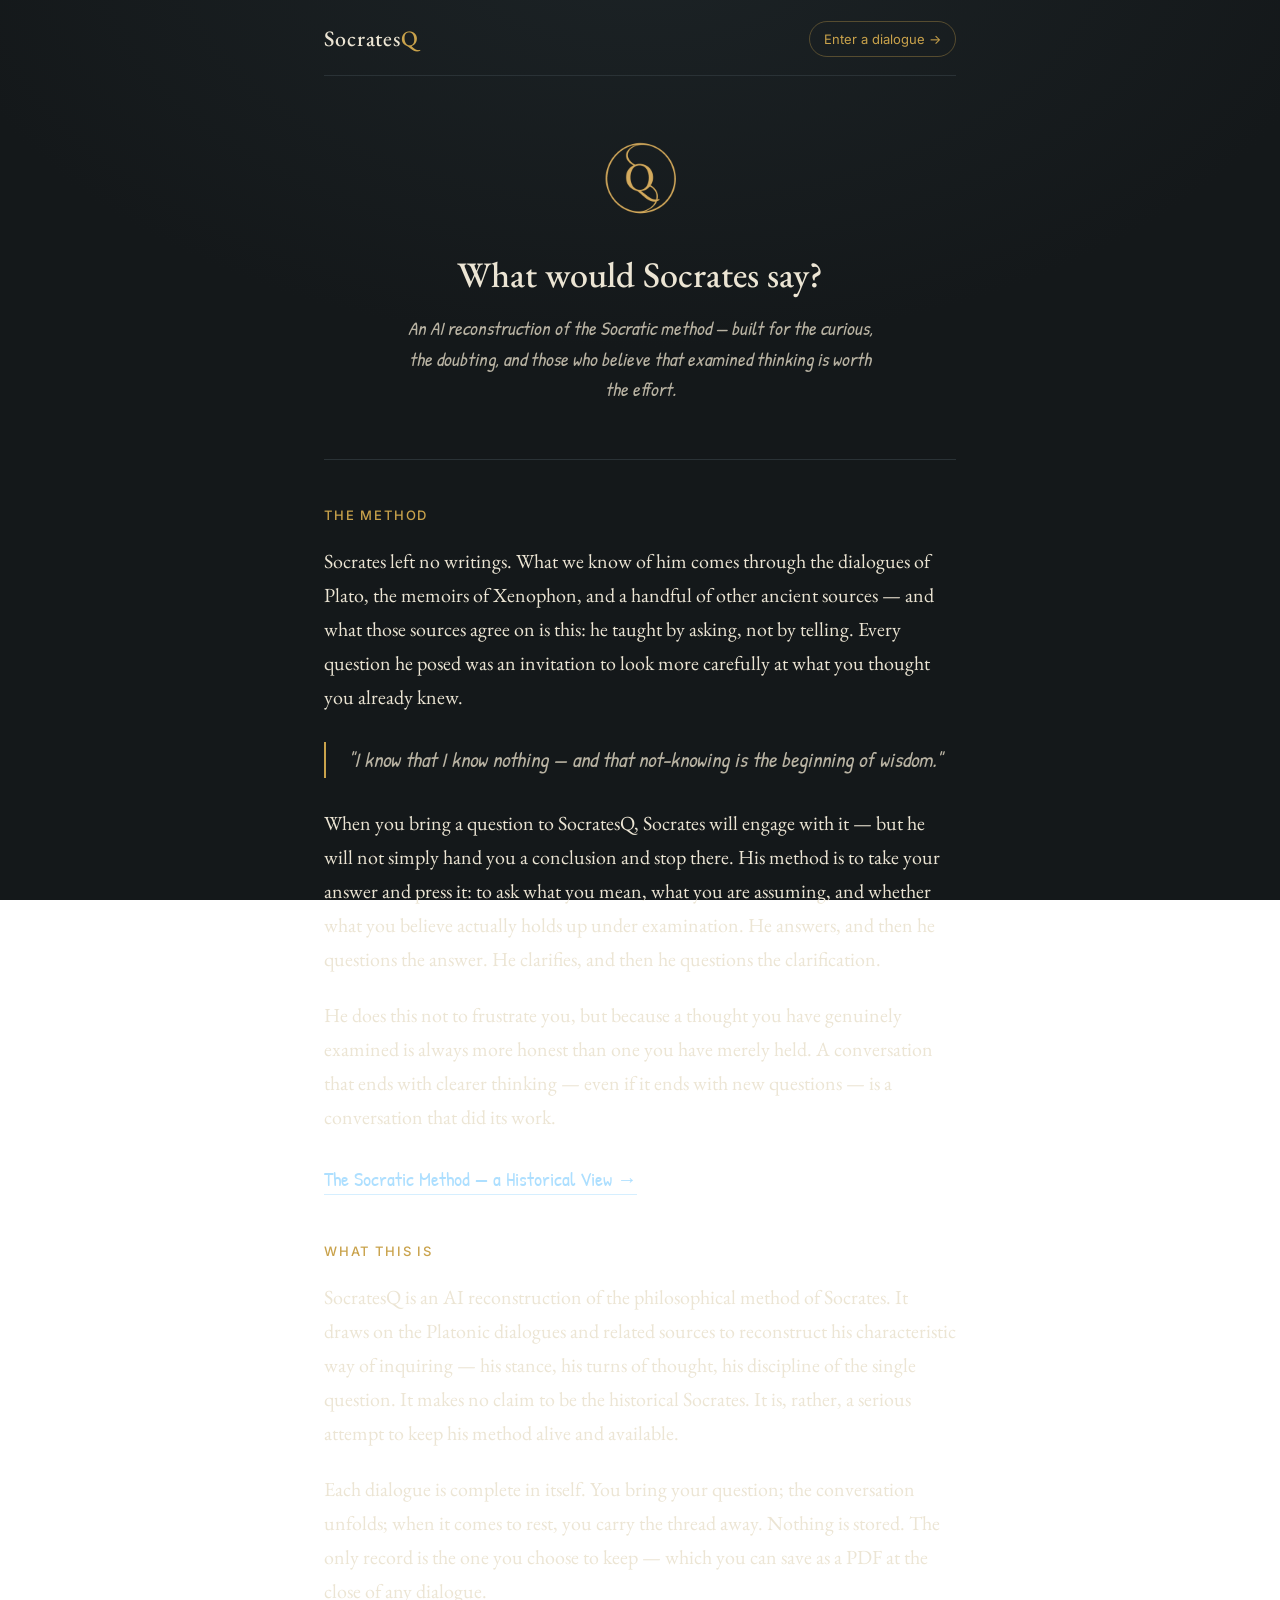
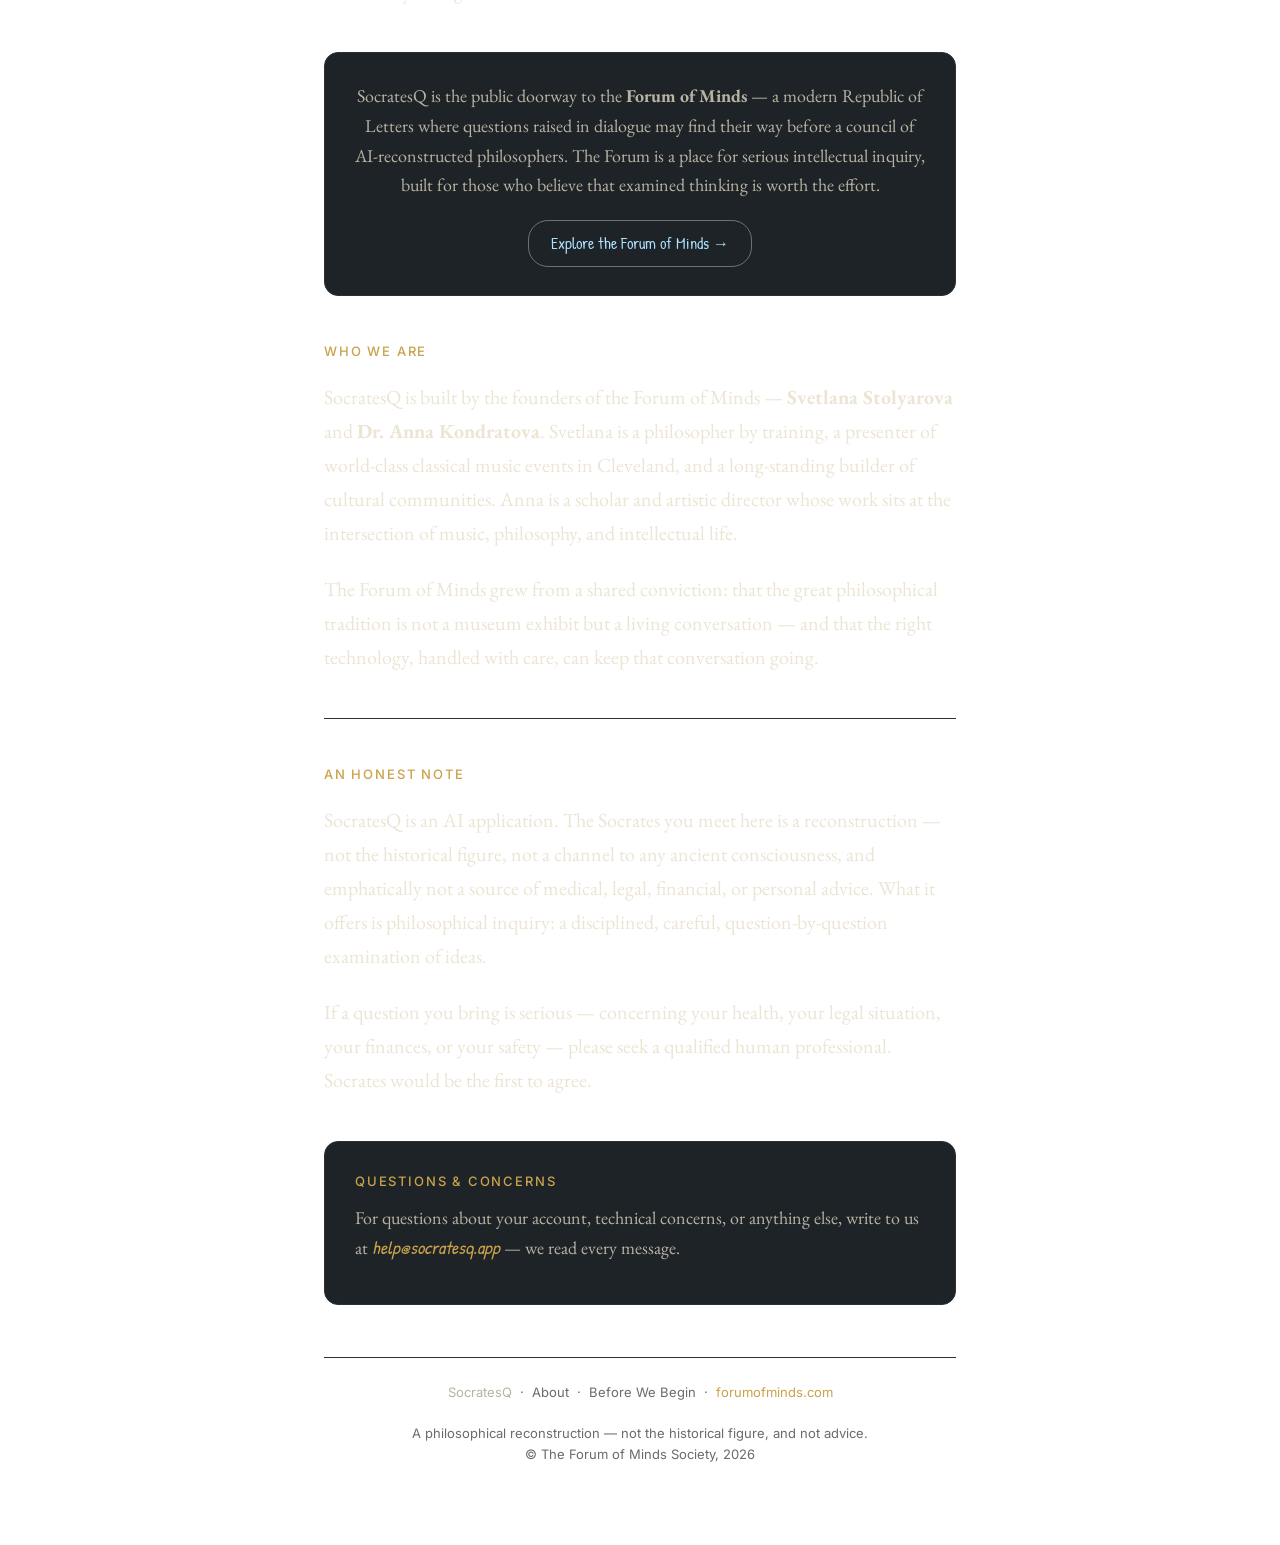
==== about.html @ 46d6f183 "Update about.html" ====
<!DOCTYPE html>
<html lang="en">
<head>
<meta charset="utf-8" />
<meta name="viewport" content="width=device-width, initial-scale=1" />
<title>About — SocratesQ</title>
<style>
  @import url('https://fonts.googleapis.com/css2?family=EB+Garamond:ital,wght@0,400;0,500;1,400;1,500&family=Inter:wght@400;500&family=Patrick+Hand&display=swap');

  :root {
    --ink:          #14181a;
    --surface:      #1d2326;
    --surface-edge: #2a3236;
    --parchment:    #ece5d4;
    --parchment-dim:#b9b3a3;
    --gold:         #c9a24b;
    --gold-soft:    #d9bd7e;
    --dim:          #676d68;
  }

  * { box-sizing: border-box; margin: 0; padding: 0; }

  html, body {
    background: radial-gradient(1200px 700px at 50% -8%, #1c2326 0%, var(--ink) 60%) fixed;
    color: var(--parchment);
    font-family: 'EB Garamond', Georgia, serif;
    font-size: 20px;
    line-height: 1.7;
    -webkit-font-smoothing: antialiased;
    min-height: 100vh;
  }

  .wrap {
    max-width: 680px;
    margin: 0 auto;
    padding: 0 24px 80px;
  }

  /* ---- Nav ---- */
  nav {
    display: flex;
    align-items: center;
    justify-content: space-between;
    padding: 20px 0 0;
    border-bottom: 1px solid var(--surface-edge);
    padding-bottom: 18px;
  }
  .mark {
    font-size: 22px;
    font-weight: 500;
    letter-spacing: .04em;
    color: var(--parchment);
    text-decoration: none;
  }
  .mark span { color: var(--gold); }
  nav a.enter {
    font-family: 'Inter', sans-serif;
    font-size: 13px;
    color: var(--gold);
    text-decoration: none;
    border: 1px solid rgba(201,162,75,.35);
    padding: 6px 14px;
    border-radius: 20px;
    transition: border-color .2s, background .2s;
  }
  nav a.enter:hover { border-color: var(--gold); background: rgba(201,162,75,.08); }

  /* ---- Sections ---- */
  .hero {
    padding: 56px 0 10px;
    text-align: center;
    perspective: 900px;
  }
  .logo-rotate {
    width: 96px;
    height: auto;
    display: block;
    margin: 0 auto 24px;
    animation: logo-spin-y 14s linear infinite;
    transform-style: preserve-3d;
    backface-visibility: visible;
  }
  @keyframes logo-spin-y {
    from { transform: rotateY(0deg); }
    to   { transform: rotateY(360deg); }
  }
  .logo-fallback {
    width: 74px; height: 74px;
    border-radius: 50%;
    border: 1px solid var(--gold);
    display: flex; align-items: center; justify-content: center;
    margin: 0 auto 24px;
    animation: logo-spin-y 14s linear infinite;
  }
  .logo-fallback span {
    font-family: 'EB Garamond', serif;
    font-size: 42px;
    color: var(--gold);
    line-height: 1;
  }
  .hero h1 {
    font-size: 36px;
    font-weight: 500;
    color: var(--parchment);
    line-height: 1.25;
    margin-bottom: 16px;
  }
  .hero .lead {
    font-family: 'Patrick Hand', cursive;
    font-style: italic;
    font-size: 19px;
    color: var(--parchment-dim);
    max-width: 480px;
    margin: 0 auto;
    line-height: 1.6;
  }

  .rule {
    border: none;
    border-top: 1px solid var(--surface-edge);
    margin: 44px 0;
  }

  section { margin-bottom: 44px; }

  h2 {
    font-size: 13px;
    font-family: 'Inter', sans-serif;
    font-weight: 500;
    letter-spacing: .14em;
    text-transform: uppercase;
    color: var(--gold);
    margin-bottom: 18px;
  }

  p { margin-bottom: 1.1em; color: var(--parchment); }
  p:last-child { margin-bottom: 0; }

  em, i { font-family: 'Patrick Hand', cursive; font-style: italic; color: var(--parchment-dim); }

  blockquote {
    border-left: 2px solid var(--gold);
    margin: 28px 0;
    padding: 2px 0 2px 22px;
    font-family: 'Patrick Hand', cursive;
    font-style: italic;
    font-size: 21px;
    color: var(--parchment-dim);
    line-height: 1.55;
  }

  /* ---- Forum band ---- */
  .forum-band {
    background: var(--surface);
    border: 1px solid var(--surface-edge);
    border-radius: 14px;
    padding: 28px 30px;
    margin: 44px 0;
    text-align: center;
  }
  .forum-band p {
    font-size: 18px;
    color: var(--parchment-dim);
    margin-bottom: 20px;
    line-height: 1.65;
  }
  .forum-band a {
    display: inline-block;
    font-family: 'Patrick Hand', sans-serif;
    font-size: 16px;
    font-weight: 500;
    color: #ADDFFF !important;
    border: 1px solid rgba(174,198,207,0.5);
    padding: 9px 22px;
    border-radius: 20px;
    text-decoration: none;
    transition: border-color .2s, background .2s;
  }
  .forum-band a:hover { border-color: #ADDFFF; background: rgba(173,223,255,0.1); }

  /* ---- Contact ---- */
  .contact {
    background: var(--surface);
    border: 1px solid var(--surface-edge);
    border-radius: 14px;
    padding: 28px 30px;
    margin-top: 44px;
  }
  .contact h2 { margin-bottom: 10px; }
  .contact p { font-size: 18px; color: var(--parchment-dim); margin-bottom: 12px; }
  .contact a {
    color: var(--gold);
    text-decoration: none;
    font-family: 'Patrick Hand', cursive;
    font-style: italic;
  }
  .contact a:hover { text-decoration: underline; }
  .historical-link,
  .historical-link:visited { color: #ADDFFF !important; }

  /* ---- Disclaimer ---- */
  .disc {
    margin-top: 52px;
    padding-top: 24px;
    border-top: 1px solid var(--surface-edge);
    font-size: 13px;
    font-family: 'Inter', sans-serif;
    color: var(--dim);
    line-height: 1.6;
    text-align: center;
  }

  @media (max-width: 520px) {
    html, body { font-size: 18px; }
    .logo-rotate { width: 80px; }
    .hero h1 { font-size: 28px; }
    blockquote { font-size: 19px; }
    .forum-band, .contact { padding: 22px 20px; }
  }
</style>
</head>
<body>
<div class="wrap">

  <nav>
    <a class="mark" href="/">Socrates<span>Q</span></a>
    <a class="enter" href="/">Enter a dialogue →</a>
  </nav>

  <div class="hero">
        <img class="logo-rotate" src="SocratesQ%20logo.png" alt="SocratesQ"
         onerror="this.style.display='none'; this.nextElementSibling.style.display='flex';" />
    <div class="logo-fallback" style="display:none;"><span>Q</span></div>
    <h1>What would Socrates say?</h1>
    <p class="lead">An AI reconstruction of the Socratic method — built for the curious, the doubting, and those who believe that examined thinking is worth the effort.</p>
  </div>

  <hr class="rule" />

  <section>
    <h2>The Method</h2>
    <p>Socrates left no writings. What we know of him comes through the dialogues of Plato, the memoirs of Xenophon, and a handful of other ancient sources — and what those sources agree on is this: he taught by asking, not by telling. Every question he posed was an invitation to look more carefully at what you thought you already knew.</p>

    <blockquote>"I know that I know nothing — and that not-knowing is the beginning of wisdom."</blockquote>

    <p>When you bring a question to SocratesQ, Socrates will engage with it — but he will not simply hand you a conclusion and stop there. His method is to take your answer and press it: to ask what you mean, what you are assuming, and whether what you believe actually holds up under examination. He answers, and then he questions the answer. He clarifies, and then he questions the clarification.</p>
    <p>He does this not to frustrate you, but because a thought you have genuinely examined is always more honest than one you have merely held. A conversation that ends with clearer thinking — even if it ends with new questions — is a conversation that did its work.</p>
    <p style="margin-top:1.4em;"><a class="historical-link" href="socrates.html" style="font-family:'Patrick Hand',sans-serif;font-size:20px;font-style:normal;color:#B4CFEC;text-decoration:none;border-bottom:1px solid rgba(173,223,255,0.5);padding-bottom:2px;">The Socratic Method &mdash; a Historical View &rarr;</a></p>
  </section>

  <section>
    <h2>What This Is</h2>
    <p>SocratesQ is an AI reconstruction of the philosophical method of Socrates. It draws on the Platonic dialogues and related sources to reconstruct his characteristic way of inquiring — his stance, his turns of thought, his discipline of the single question. It makes no claim to be the historical Socrates. It is, rather, a serious attempt to keep his method alive and available.</p>
    <p>Each dialogue is complete in itself. You bring your question; the conversation unfolds; when it comes to rest, you carry the thread away. Nothing is stored. The only record is the one you choose to keep — which you can save as a PDF at the close of any dialogue.</p>
  </section>

  <div class="forum-band">
    <p>SocratesQ is the public doorway to the <strong>Forum of Minds</strong> — a modern Republic of Letters where questions raised in dialogue may find their way before a council of AI-reconstructed philosophers. The Forum is a place for serious intellectual inquiry, built for those who believe that examined thinking is worth the effort.</p>
    <a href="https://www.forumofminds.com" target="_blank" rel="noopener">Explore the Forum of Minds →</a>
  </div>

  <section>
    <h2>Who We Are</h2>
    <p>SocratesQ is built by the founders of the Forum of Minds — <strong>Svetlana Stolyarova</strong> and <strong>Dr. Anna Kondratova</strong>. Svetlana is a philosopher by training, a presenter of world-class classical music events in Cleveland, and a long-standing builder of cultural communities. Anna is a scholar and artistic director whose work sits at the intersection of music, philosophy, and intellectual life.</p>
    <p>The Forum of Minds grew from a shared conviction: that the great philosophical tradition is not a museum exhibit but a living conversation — and that the right technology, handled with care, can keep that conversation going.</p>
  </section>

  <hr class="rule" />

  <section>
    <h2>An Honest Note</h2>
    <p>SocratesQ is an AI application. The Socrates you meet here is a reconstruction — not the historical figure, not a channel to any ancient consciousness, and emphatically not a source of medical, legal, financial, or personal advice. What it offers is philosophical inquiry: a disciplined, careful, question-by-question examination of ideas.</p>
    <p>If a question you bring is serious — concerning your health, your legal situation, your finances, or your safety — please seek a qualified human professional. Socrates would be the first to agree.</p>
  </section>

  <div class="contact">
    <h2>Questions &amp; Concerns</h2>
    <p>For questions about your account, technical concerns, or anything else, write to us at <a href="mailto:help@socratesq.app">help@socratesq.app</a> — we read every message.</p>
  </div>

  <div class="disc">
    <a href="/" style="color:var(--parchment-dim);text-decoration:none;">SocratesQ</a>
    &nbsp;·&nbsp;
    <a href="/about.html" style="color:var(--dim);text-decoration:none;">About</a>
    &nbsp;·&nbsp;
    <a href="/disclaimer.html" style="color:var(--dim);text-decoration:none;">Before We Begin</a>
    &nbsp;·&nbsp;
    <a href="https://www.forumofminds.com" target="_blank" rel="noopener" style="color:var(--gold);text-decoration:none;">forumofminds.com</a><br/><br/>
    A philosophical reconstruction — not the historical figure, and not advice.<br/>
    &copy; The Forum of Minds Society, 2026
  </div>

</div>
</body>
</html>
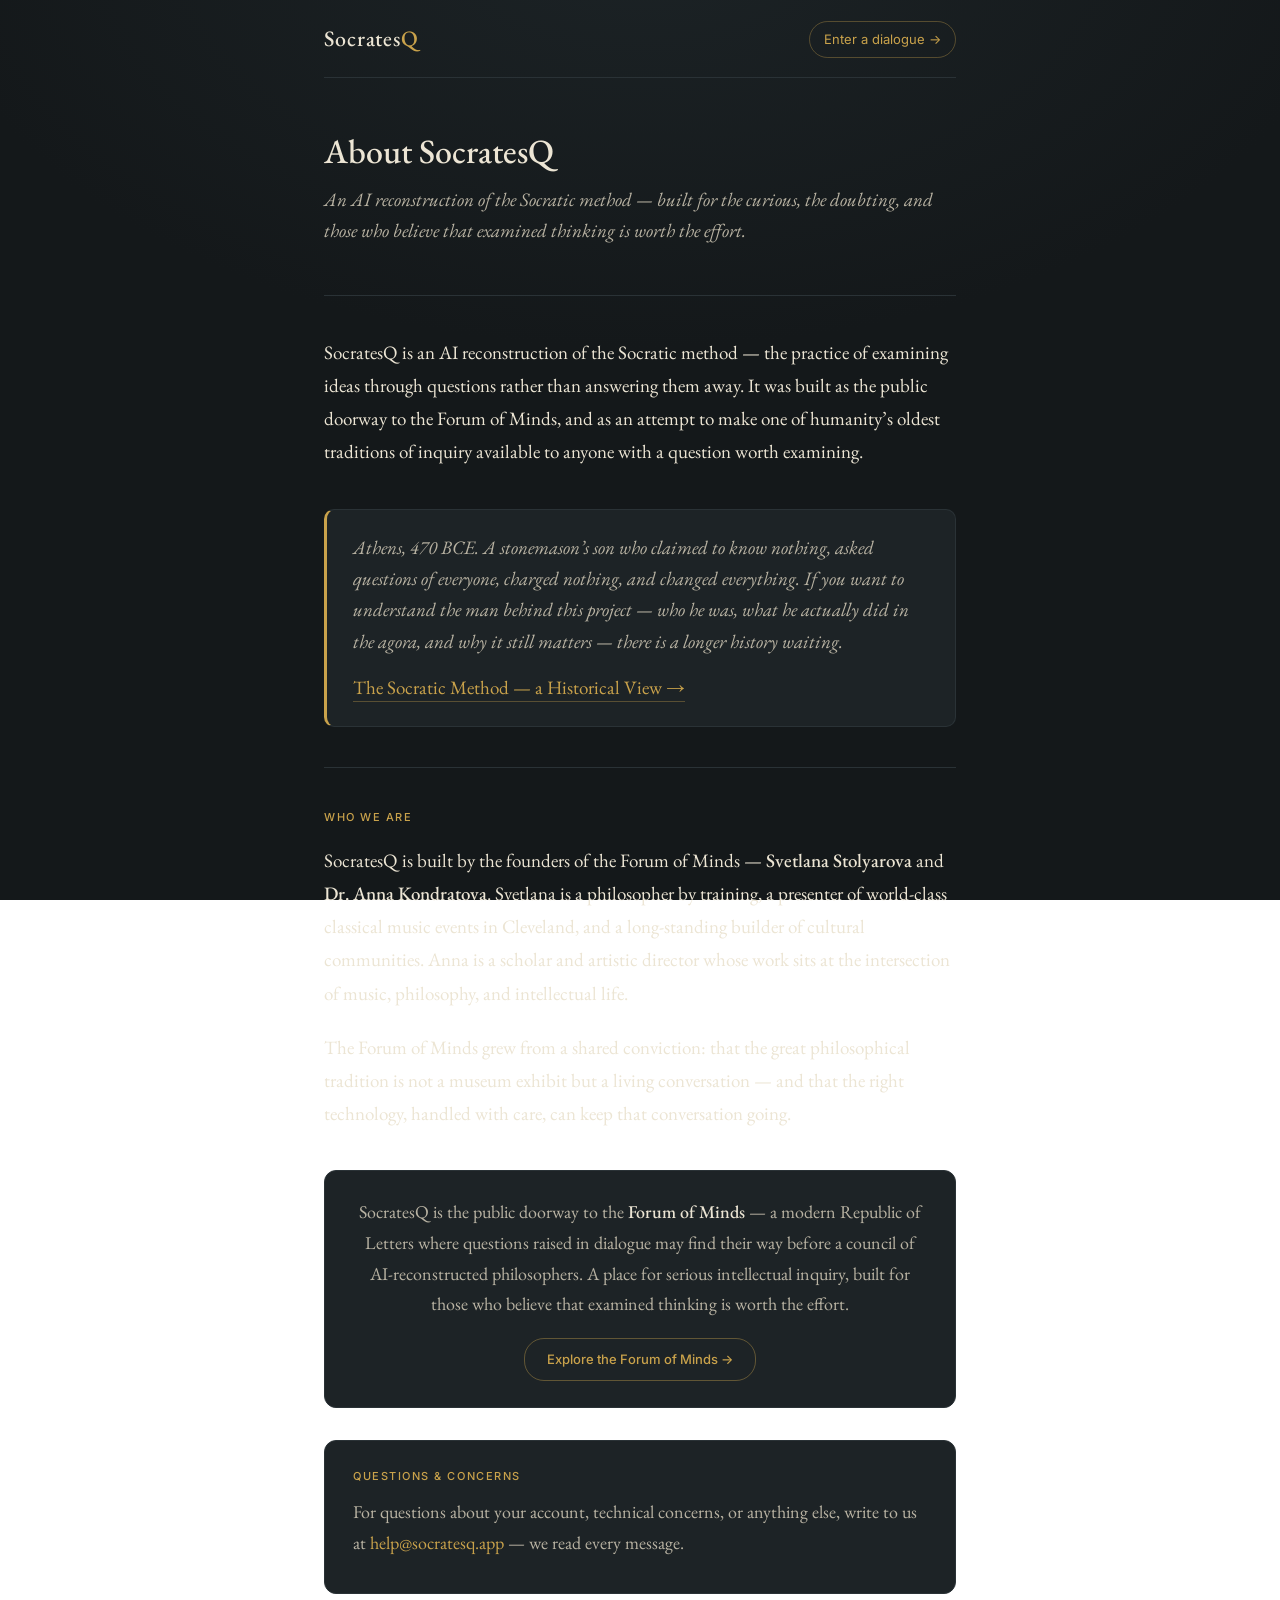
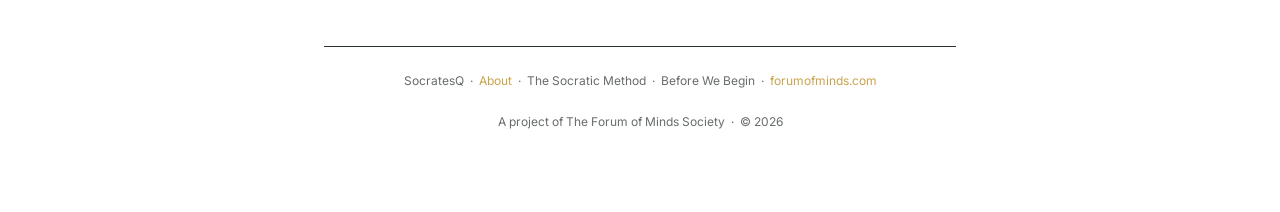
==== commit fdfff493: "Add files via upload" ====
--- a/about.html
+++ b/about.html
@@ -3,293 +3,95 @@
 <head>
 <meta charset="utf-8" />
 <meta name="viewport" content="width=device-width, initial-scale=1" />
-<title>About — SocratesQ</title>
+<title>About SocratesQ</title>
 <style>
-  @import url('https://fonts.googleapis.com/css2?family=EB+Garamond:ital,wght@0,400;0,500;1,400;1,500&family=Inter:wght@400;500&family=Patrick+Hand&display=swap');
-
-  :root {
-    --ink:          #14181a;
-    --surface:      #1d2326;
-    --surface-edge: #2a3236;
-    --parchment:    #ece5d4;
-    --parchment-dim:#b9b3a3;
-    --gold:         #c9a24b;
-    --gold-soft:    #d9bd7e;
-    --dim:          #676d68;
-  }
-
-  * { box-sizing: border-box; margin: 0; padding: 0; }
-
-  html, body {
-    background: radial-gradient(1200px 700px at 50% -8%, #1c2326 0%, var(--ink) 60%) fixed;
-    color: var(--parchment);
-    font-family: 'EB Garamond', Georgia, serif;
-    font-size: 20px;
-    line-height: 1.7;
-    -webkit-font-smoothing: antialiased;
-    min-height: 100vh;
-  }
-
-  .wrap {
-    max-width: 680px;
-    margin: 0 auto;
-    padding: 0 24px 80px;
-  }
-
-  /* ---- Nav ---- */
-  nav {
-    display: flex;
-    align-items: center;
-    justify-content: space-between;
-    padding: 20px 0 0;
-    border-bottom: 1px solid var(--surface-edge);
-    padding-bottom: 18px;
-  }
-  .mark {
-    font-size: 22px;
-    font-weight: 500;
-    letter-spacing: .04em;
-    color: var(--parchment);
-    text-decoration: none;
-  }
-  .mark span { color: var(--gold); }
-  nav a.enter {
-    font-family: 'Inter', sans-serif;
-    font-size: 13px;
-    color: var(--gold);
-    text-decoration: none;
-    border: 1px solid rgba(201,162,75,.35);
-    padding: 6px 14px;
-    border-radius: 20px;
-    transition: border-color .2s, background .2s;
-  }
-  nav a.enter:hover { border-color: var(--gold); background: rgba(201,162,75,.08); }
-
-  /* ---- Sections ---- */
-  .hero {
-    padding: 56px 0 10px;
-    text-align: center;
-    perspective: 900px;
-  }
-  .logo-rotate {
-    width: 96px;
-    height: auto;
-    display: block;
-    margin: 0 auto 24px;
-    animation: logo-spin-y 14s linear infinite;
-    transform-style: preserve-3d;
-    backface-visibility: visible;
-  }
-  @keyframes logo-spin-y {
-    from { transform: rotateY(0deg); }
-    to   { transform: rotateY(360deg); }
-  }
-  .logo-fallback {
-    width: 74px; height: 74px;
-    border-radius: 50%;
-    border: 1px solid var(--gold);
-    display: flex; align-items: center; justify-content: center;
-    margin: 0 auto 24px;
-    animation: logo-spin-y 14s linear infinite;
-  }
-  .logo-fallback span {
-    font-family: 'EB Garamond', serif;
-    font-size: 42px;
-    color: var(--gold);
-    line-height: 1;
-  }
-  .hero h1 {
-    font-size: 36px;
-    font-weight: 500;
-    color: var(--parchment);
-    line-height: 1.25;
-    margin-bottom: 16px;
-  }
-  .hero .lead {
-    font-family: 'Patrick Hand', cursive;
-    font-style: italic;
-    font-size: 19px;
-    color: var(--parchment-dim);
-    max-width: 480px;
-    margin: 0 auto;
-    line-height: 1.6;
-  }
-
-  .rule {
-    border: none;
-    border-top: 1px solid var(--surface-edge);
-    margin: 44px 0;
-  }
-
-  section { margin-bottom: 44px; }
-
-  h2 {
-    font-size: 13px;
-    font-family: 'Inter', sans-serif;
-    font-weight: 500;
-    letter-spacing: .14em;
-    text-transform: uppercase;
-    color: var(--gold);
-    margin-bottom: 18px;
-  }
-
-  p { margin-bottom: 1.1em; color: var(--parchment); }
-  p:last-child { margin-bottom: 0; }
-
-  em, i { font-family: 'Patrick Hand', cursive; font-style: italic; color: var(--parchment-dim); }
-
-  blockquote {
-    border-left: 2px solid var(--gold);
-    margin: 28px 0;
-    padding: 2px 0 2px 22px;
-    font-family: 'Patrick Hand', cursive;
-    font-style: italic;
-    font-size: 21px;
-    color: var(--parchment-dim);
-    line-height: 1.55;
-  }
-
-  /* ---- Forum band ---- */
-  .forum-band {
-    background: var(--surface);
-    border: 1px solid var(--surface-edge);
-    border-radius: 14px;
-    padding: 28px 30px;
-    margin: 44px 0;
-    text-align: center;
-  }
-  .forum-band p {
-    font-size: 18px;
-    color: var(--parchment-dim);
-    margin-bottom: 20px;
-    line-height: 1.65;
-  }
-  .forum-band a {
-    display: inline-block;
-    font-family: 'Patrick Hand', sans-serif;
-    font-size: 16px;
-    font-weight: 500;
-    color: #ADDFFF !important;
-    border: 1px solid rgba(174,198,207,0.5);
-    padding: 9px 22px;
-    border-radius: 20px;
-    text-decoration: none;
-    transition: border-color .2s, background .2s;
-  }
-  .forum-band a:hover { border-color: #ADDFFF; background: rgba(173,223,255,0.1); }
-
-  /* ---- Contact ---- */
-  .contact {
-    background: var(--surface);
-    border: 1px solid var(--surface-edge);
-    border-radius: 14px;
-    padding: 28px 30px;
-    margin-top: 44px;
-  }
-  .contact h2 { margin-bottom: 10px; }
-  .contact p { font-size: 18px; color: var(--parchment-dim); margin-bottom: 12px; }
-  .contact a {
-    color: var(--gold);
-    text-decoration: none;
-    font-family: 'Patrick Hand', cursive;
-    font-style: italic;
-  }
-  .contact a:hover { text-decoration: underline; }
-  .historical-link,
-  .historical-link:visited { color: #ADDFFF !important; }
-
-  /* ---- Disclaimer ---- */
-  .disc {
-    margin-top: 52px;
-    padding-top: 24px;
-    border-top: 1px solid var(--surface-edge);
-    font-size: 13px;
-    font-family: 'Inter', sans-serif;
-    color: var(--dim);
-    line-height: 1.6;
-    text-align: center;
-  }
-
-  @media (max-width: 520px) {
-    html, body { font-size: 18px; }
-    .logo-rotate { width: 80px; }
-    .hero h1 { font-size: 28px; }
-    blockquote { font-size: 19px; }
-    .forum-band, .contact { padding: 22px 20px; }
-  }
+  @import url('https://fonts.googleapis.com/css2?family=EB+Garamond:ital,wght@0,400;0,500;1,400;1,500&family=Inter:wght@400;500&display=swap');
+  :root { --ink:#14181a; --surface:#1d2326; --surface-edge:#2a3236; --parchment:#ece5d4; --parchment-dim:#b9b3a3; --gold:#c9a24b; --gold-soft:#d9bd7e; --dim:#676d68; }
+  * { box-sizing:border-box; margin:0; padding:0; }
+  html,body { background:radial-gradient(1200px 700px at 50% -8%,#1c2326 0%,var(--ink) 60%) fixed; color:var(--parchment); font-family:'EB Garamond',Georgia,serif; font-size:19px; line-height:1.75; -webkit-font-smoothing:antialiased; min-height:100vh; }
+  .wrap { max-width:680px; margin:0 auto; padding:0 24px 80px; }
+  nav { display:flex; align-items:center; justify-content:space-between; padding:20px 0 18px; border-bottom:1px solid var(--surface-edge); }
+  .mark { font-size:22px; font-weight:500; letter-spacing:.04em; color:var(--parchment); text-decoration:none; }
+  .mark span { color:var(--gold); }
+  nav a.enter { font-family:'Inter',sans-serif; font-size:13px; color:var(--gold); text-decoration:none; border:1px solid rgba(201,162,75,.35); padding:6px 14px; border-radius:20px; transition:border-color .2s,background .2s; }
+  nav a.enter:hover { border-color:var(--gold); background:rgba(201,162,75,.08); }
+  .hero { padding:52px 0 8px; }
+  .hero h1 { font-size:34px; font-weight:500; color:var(--parchment); margin-bottom:12px; line-height:1.25; }
+  .hero .lead { font-style:italic; font-size:19px; color:var(--parchment-dim); line-height:1.65; }
+  .rule { border:none; border-top:1px solid var(--surface-edge); margin:40px 0; }
+  section { margin-bottom:40px; }
+  h2 { font-family:'Inter',sans-serif; font-size:11px; font-weight:500; letter-spacing:.14em; text-transform:uppercase; color:var(--gold); margin-bottom:16px; }
+  p { margin-bottom:1.1em; color:var(--parchment); }
+  p:last-child { margin-bottom:0; }
+  strong { font-weight:500; color:var(--parchment); }
+  .method-card { background:var(--surface); border:1px solid var(--surface-edge); border-left:3px solid var(--gold); border-radius:10px; padding:22px 26px; margin:28px 0; }
+  .method-card p { font-style:italic; font-size:19px; color:var(--parchment-dim); margin-bottom:14px; line-height:1.65; }
+  .method-card a { font-family:'EB Garamond',serif; font-size:19px; color:var(--gold); text-decoration:none; border-bottom:1px solid rgba(201,162,75,0.35); padding-bottom:1px; }
+  .method-card a:hover { border-bottom-color:var(--gold); }
+  .forum-band { background:var(--surface); border:1px solid var(--surface-edge); border-radius:12px; padding:26px 28px; margin:32px 0; text-align:center; }
+  .forum-band p { font-size:18px; color:var(--parchment-dim); margin-bottom:18px; line-height:1.7; }
+  .forum-band a { display:inline-block; font-family:'Inter',sans-serif; font-size:13px; font-weight:500; color:var(--gold); border:1px solid rgba(201,162,75,.4); padding:9px 22px; border-radius:20px; text-decoration:none; transition:border-color .2s,background .2s; }
+  .forum-band a:hover { border-color:var(--gold); background:rgba(201,162,75,.08); }
+  .contact-card { background:var(--surface); border:1px solid var(--surface-edge); border-radius:12px; padding:26px 28px; margin-top:32px; }
+  .contact-card h2 { margin-bottom:10px; }
+  .contact-card p { font-size:18px; color:var(--parchment-dim); margin-bottom:8px; }
+  a { color:var(--gold); text-decoration:none; }
+  a:hover { text-decoration:underline; }
+  .disc { margin-top:52px; padding-top:24px; border-top:1px solid var(--surface-edge); font-family:'Inter',sans-serif; font-size:12px; color:var(--dim); line-height:1.7; text-align:center; }
+  .disc a { color:var(--dim); }
+  .disc a:hover { color:var(--gold); }
+  @media (max-width:520px) { html,body { font-size:17px; } .hero h1 { font-size:26px; } }
 </style>
 </head>
 <body>
 <div class="wrap">
-
   <nav>
     <a class="mark" href="/">Socrates<span>Q</span></a>
-    <a class="enter" href="/">Enter a dialogue →</a>
+    <a class="enter" href="/">Enter a dialogue &rarr;</a>
   </nav>
 
   <div class="hero">
-        <img class="logo-rotate" src="SocratesQ%20logo.png" alt="SocratesQ"
-         onerror="this.style.display='none'; this.nextElementSibling.style.display='flex';" />
-    <div class="logo-fallback" style="display:none;"><span>Q</span></div>
-    <h1>What would Socrates say?</h1>
-    <p class="lead">An AI reconstruction of the Socratic method — built for the curious, the doubting, and those who believe that examined thinking is worth the effort.</p>
+    <h1>About SocratesQ</h1>
+    <p class="lead">An AI reconstruction of the Socratic method &mdash; built for the curious, the doubting, and those who believe that examined thinking is worth the effort.</p>
   </div>
 
   <hr class="rule" />
 
   <section>
-    <h2>The Method</h2>
-    <p>Socrates left no writings. What we know of him comes through the dialogues of Plato, the memoirs of Xenophon, and a handful of other ancient sources — and what those sources agree on is this: he taught by asking, not by telling. Every question he posed was an invitation to look more carefully at what you thought you already knew.</p>
-
-    <blockquote>"I know that I know nothing — and that not-knowing is the beginning of wisdom."</blockquote>
-
-    <p>When you bring a question to SocratesQ, Socrates will engage with it — but he will not simply hand you a conclusion and stop there. His method is to take your answer and press it: to ask what you mean, what you are assuming, and whether what you believe actually holds up under examination. He answers, and then he questions the answer. He clarifies, and then he questions the clarification.</p>
-    <p>He does this not to frustrate you, but because a thought you have genuinely examined is always more honest than one you have merely held. A conversation that ends with clearer thinking — even if it ends with new questions — is a conversation that did its work.</p>
-    <p style="margin-top:1.4em;"><a class="historical-link" href="socrates.html" style="font-family:'Patrick Hand',sans-serif;font-size:20px;font-style:normal;color:#B4CFEC;text-decoration:none;border-bottom:1px solid rgba(173,223,255,0.5);padding-bottom:2px;">The Socratic Method &mdash; a Historical View &rarr;</a></p>
+    <p>SocratesQ is an AI reconstruction of the Socratic method &mdash; the practice of examining ideas through questions rather than answering them away. It was built as the public doorway to the Forum of Minds, and as an attempt to make one of humanity&rsquo;s oldest traditions of inquiry available to anyone with a question worth examining.</p>
   </section>
 
-  <section>
-    <h2>What This Is</h2>
-    <p>SocratesQ is an AI reconstruction of the philosophical method of Socrates. It draws on the Platonic dialogues and related sources to reconstruct his characteristic way of inquiring — his stance, his turns of thought, his discipline of the single question. It makes no claim to be the historical Socrates. It is, rather, a serious attempt to keep his method alive and available.</p>
-    <p>Each dialogue is complete in itself. You bring your question; the conversation unfolds; when it comes to rest, you carry the thread away. Nothing is stored. The only record is the one you choose to keep — which you can save as a PDF at the close of any dialogue.</p>
-  </section>
-
-  <div class="forum-band">
-    <p>SocratesQ is the public doorway to the <strong>Forum of Minds</strong> — a modern Republic of Letters where questions raised in dialogue may find their way before a council of AI-reconstructed philosophers. The Forum is a place for serious intellectual inquiry, built for those who believe that examined thinking is worth the effort.</p>
-    <a href="https://www.forumofminds.com" target="_blank" rel="noopener">Explore the Forum of Minds →</a>
+  <div class="method-card">
+    <p>Athens, 470 BCE. A stonemason&rsquo;s son who claimed to know nothing, asked questions of everyone, charged nothing, and changed everything. If you want to understand the man behind this project &mdash; who he was, what he actually did in the agora, and why it still matters &mdash; there is a longer history waiting.</p>
+    <a href="socrates.html">The Socratic Method &mdash; a Historical View &rarr;</a>
   </div>
-
-  <section>
-    <h2>Who We Are</h2>
-    <p>SocratesQ is built by the founders of the Forum of Minds — <strong>Svetlana Stolyarova</strong> and <strong>Dr. Anna Kondratova</strong>. Svetlana is a philosopher by training, a presenter of world-class classical music events in Cleveland, and a long-standing builder of cultural communities. Anna is a scholar and artistic director whose work sits at the intersection of music, philosophy, and intellectual life.</p>
-    <p>The Forum of Minds grew from a shared conviction: that the great philosophical tradition is not a museum exhibit but a living conversation — and that the right technology, handled with care, can keep that conversation going.</p>
-  </section>
 
   <hr class="rule" />
 
   <section>
-    <h2>An Honest Note</h2>
-    <p>SocratesQ is an AI application. The Socrates you meet here is a reconstruction — not the historical figure, not a channel to any ancient consciousness, and emphatically not a source of medical, legal, financial, or personal advice. What it offers is philosophical inquiry: a disciplined, careful, question-by-question examination of ideas.</p>
-    <p>If a question you bring is serious — concerning your health, your legal situation, your finances, or your safety — please seek a qualified human professional. Socrates would be the first to agree.</p>
+    <h2>Who We Are</h2>
+    <p>SocratesQ is built by the founders of the Forum of Minds &mdash; <strong>Svetlana Stolyarova</strong> and <strong>Dr. Anna Kondratova</strong>. Svetlana is a philosopher by training, a presenter of world-class classical music events in Cleveland, and a long-standing builder of cultural communities. Anna is a scholar and artistic director whose work sits at the intersection of music, philosophy, and intellectual life.</p>
+    <p>The Forum of Minds grew from a shared conviction: that the great philosophical tradition is not a museum exhibit but a living conversation &mdash; and that the right technology, handled with care, can keep that conversation going.</p>
   </section>
 
-  <div class="contact">
+  <div class="forum-band">
+    <p>SocratesQ is the public doorway to the <strong>Forum of Minds</strong> &mdash; a modern Republic of Letters where questions raised in dialogue may find their way before a council of AI-reconstructed philosophers. A place for serious intellectual inquiry, built for those who believe that examined thinking is worth the effort.</p>
+    <a href="https://www.forumofminds.com" target="_blank" rel="noopener">Explore the Forum of Minds &rarr;</a>
+  </div>
+
+  <div class="contact-card">
     <h2>Questions &amp; Concerns</h2>
-    <p>For questions about your account, technical concerns, or anything else, write to us at <a href="mailto:help@socratesq.app">help@socratesq.app</a> — we read every message.</p>
+    <p>For questions about your account, technical concerns, or anything else, write to us at <a href="mailto:help@socratesq.app">help@socratesq.app</a> &mdash; we read every message.</p>
   </div>
 
   <div class="disc">
-    <a href="/" style="color:var(--parchment-dim);text-decoration:none;">SocratesQ</a>
-    &nbsp;·&nbsp;
-    <a href="/about.html" style="color:var(--dim);text-decoration:none;">About</a>
-    &nbsp;·&nbsp;
-    <a href="/disclaimer.html" style="color:var(--dim);text-decoration:none;">Before We Begin</a>
-    &nbsp;·&nbsp;
-    <a href="https://www.forumofminds.com" target="_blank" rel="noopener" style="color:var(--gold);text-decoration:none;">forumofminds.com</a><br/><br/>
-    A philosophical reconstruction — not the historical figure, and not advice.<br/>
-    &copy; The Forum of Minds Society, 2026
+    <a href="/">SocratesQ</a> &nbsp;&middot;&nbsp;
+    <a href="about.html" style="color:var(--gold);">About</a> &nbsp;&middot;&nbsp;
+    <a href="socrates.html">The Socratic Method</a> &nbsp;&middot;&nbsp;
+    <a href="disclaimer.html">Before We Begin</a> &nbsp;&middot;&nbsp;
+    <a href="https://www.forumofminds.com" target="_blank" rel="noopener" style="color:var(--gold);">forumofminds.com</a><br/><br/>
+    A project of The Forum of Minds Society &nbsp;&middot;&nbsp; &copy; 2026
   </div>
-
 </div>
 </body>
-</html>
+</html>
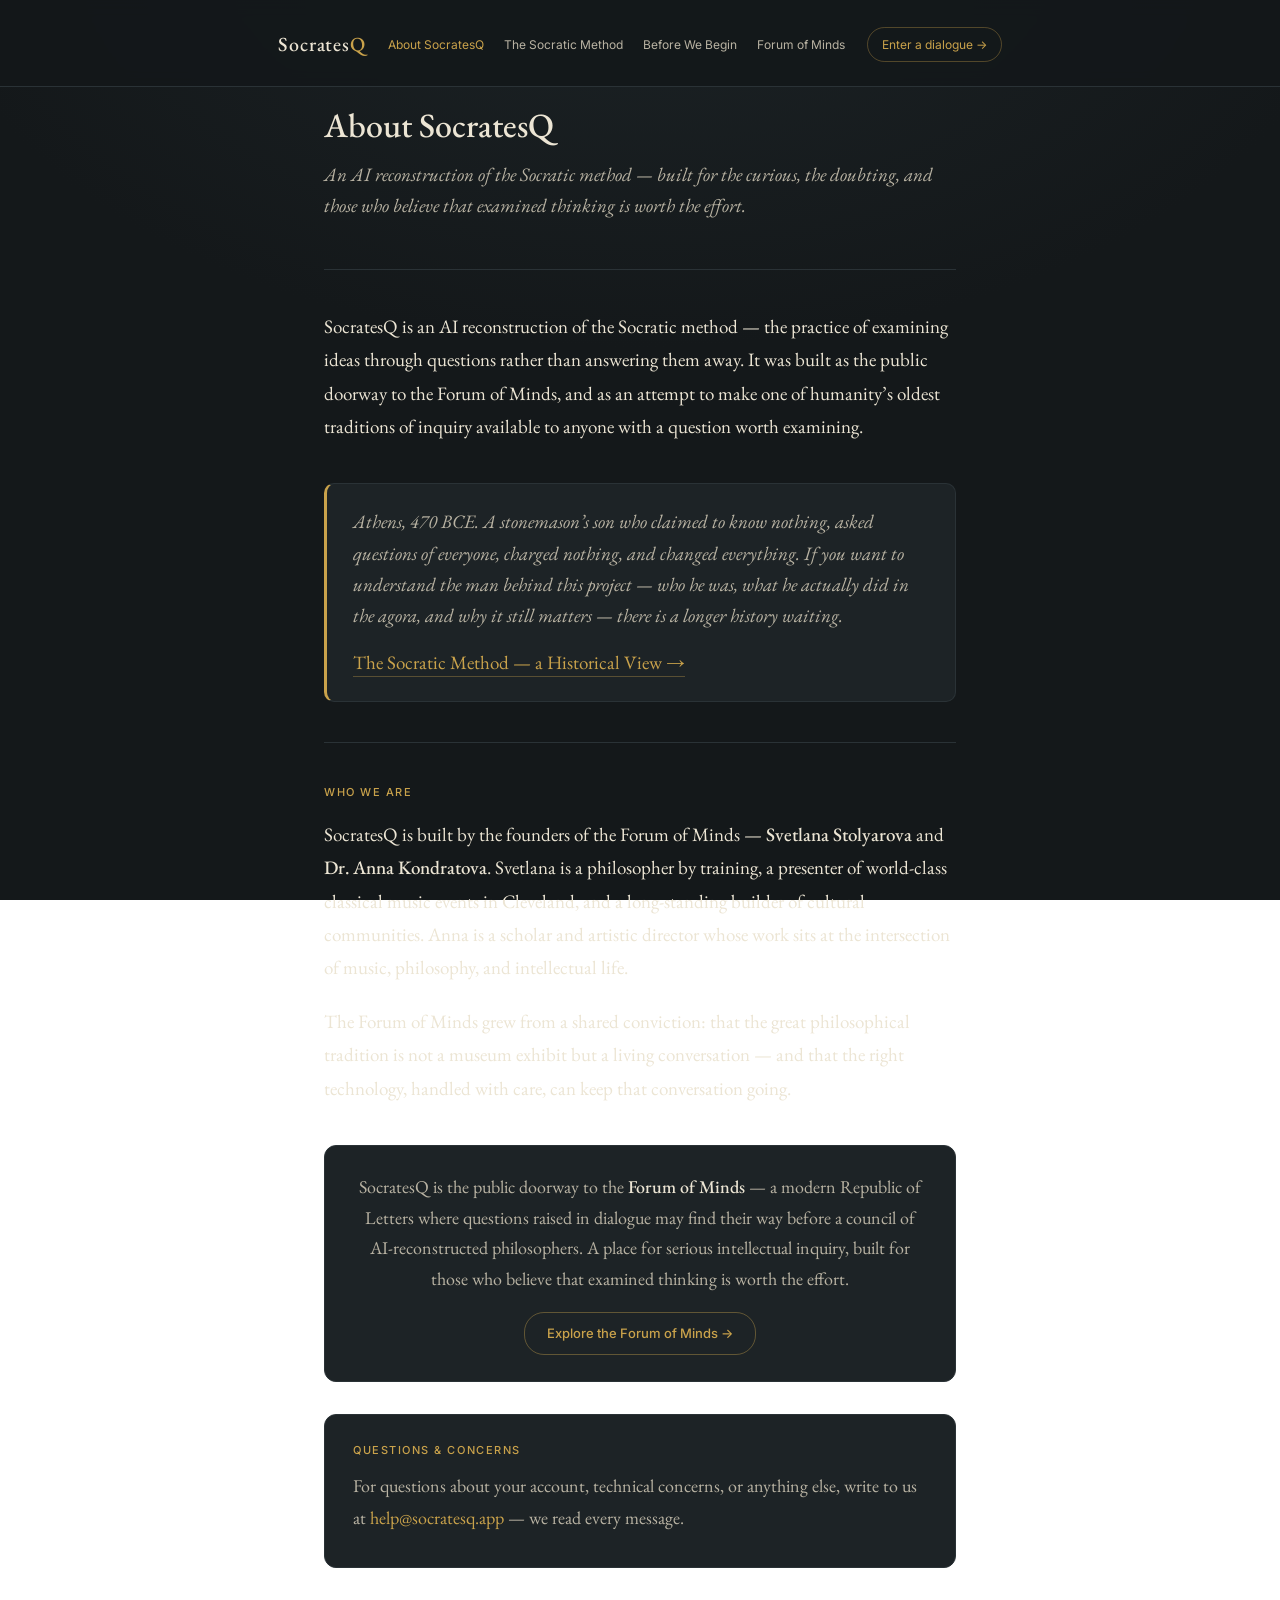
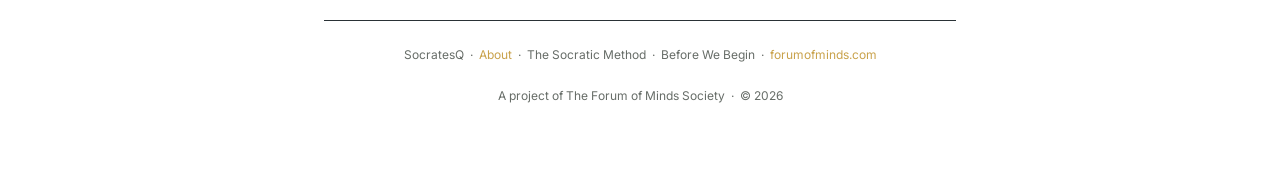
==== commit 20c0b817: "Add files via upload" ====
--- a/about.html
+++ b/about.html
@@ -9,7 +9,7 @@
   :root { --ink:#14181a; --surface:#1d2326; --surface-edge:#2a3236; --parchment:#ece5d4; --parchment-dim:#b9b3a3; --gold:#c9a24b; --gold-soft:#d9bd7e; --dim:#676d68; }
   * { box-sizing:border-box; margin:0; padding:0; }
   html,body { background:radial-gradient(1200px 700px at 50% -8%,#1c2326 0%,var(--ink) 60%) fixed; color:var(--parchment); font-family:'EB Garamond',Georgia,serif; font-size:19px; line-height:1.75; -webkit-font-smoothing:antialiased; min-height:100vh; }
-  .wrap { max-width:680px; margin:0 auto; padding:0 24px 80px; }
+  .wrap { max-width:680px; margin:0 auto; padding:52px 24px 80px; }
   nav { display:flex; align-items:center; justify-content:space-between; padding:20px 0 18px; border-bottom:1px solid var(--surface-edge); }
   .mark { font-size:22px; font-weight:500; letter-spacing:.04em; color:var(--parchment); text-decoration:none; }
   .mark span { color:var(--gold); }
@@ -40,15 +40,37 @@
   .disc { margin-top:52px; padding-top:24px; border-top:1px solid var(--surface-edge); font-family:'Inter',sans-serif; font-size:12px; color:var(--dim); line-height:1.7; text-align:center; }
   .disc a { color:var(--dim); }
   .disc a:hover { color:var(--gold); }
+
+  /* ---- Site-wide top nav ---- */
+  .site-topnav { position:fixed; top:0; left:0; right:0; z-index:200; background:rgba(20,24,26,.97); backdrop-filter:blur(8px); border-bottom:1px solid #2a3236; }
+  .site-topnav-inner { max-width:900px; margin:0 auto; padding:0 24px; display:flex; align-items:center; justify-content:space-between; height:48px; gap:12px; }
+  .site-topnav-mark { font-family:'EB Garamond',serif; font-size:20px; font-weight:500; letter-spacing:.04em; color:#ece5d4; text-decoration:none; white-space:nowrap; flex-shrink:0; }
+  .site-topnav-mark span { color:#c9a24b; }
+  .site-topnav-links { display:flex; overflow-x:auto; scrollbar-width:none; flex:1; }
+  .site-topnav-links::-webkit-scrollbar { display:none; }
+  .site-topnav-links a { font-family:'Inter',sans-serif; font-size:12px; color:#b9b3a3; text-decoration:none; padding:0 10px; white-space:nowrap; transition:color .2s; }
+  .site-topnav-links a:hover { color:#c9a24b; }
+  .site-topnav-links a.active { color:#c9a24b; }
+  .site-topnav-cta { font-family:'Inter',sans-serif; font-size:12px; color:#c9a24b; text-decoration:none; border:1px solid rgba(201,162,75,.35); padding:6px 14px; border-radius:20px; white-space:nowrap; flex-shrink:0; transition:border-color .2s,background .2s; }
+  .site-topnav-cta:hover { border-color:#c9a24b; background:rgba(201,162,75,.08); }
+  @media (max-width:600px) { .site-topnav-links a { padding:0 8px; font-size:11px; } .site-topnav-cta { display:none; } }
   @media (max-width:520px) { html,body { font-size:17px; } .hero h1 { font-size:26px; } }
 </style>
 </head>
 <body>
 <div class="wrap">
-  <nav>
-    <a class="mark" href="/">Socrates<span>Q</span></a>
-    <a class="enter" href="/">Enter a dialogue &rarr;</a>
-  </nav>
+  <nav class="site-topnav">
+  <div class="site-topnav-inner">
+    <a class="site-topnav-mark" href="/">Socrates<span>Q</span></a>
+    <div class="site-topnav-links">
+      <a href="about.html" class="active">About SocratesQ</a>
+        <a href="socrates.html">The Socratic Method</a>
+        <a href="disclaimer.html">Before We Begin</a>
+        <a href="https://www.forumofminds.com" target="_blank" rel="noopener">Forum of Minds</a>
+    </div>
+    <a href="/" class="site-topnav-cta">Enter a dialogue &rarr;</a>
+  </div>
+</nav>
 
   <div class="hero">
     <h1>About SocratesQ</h1>
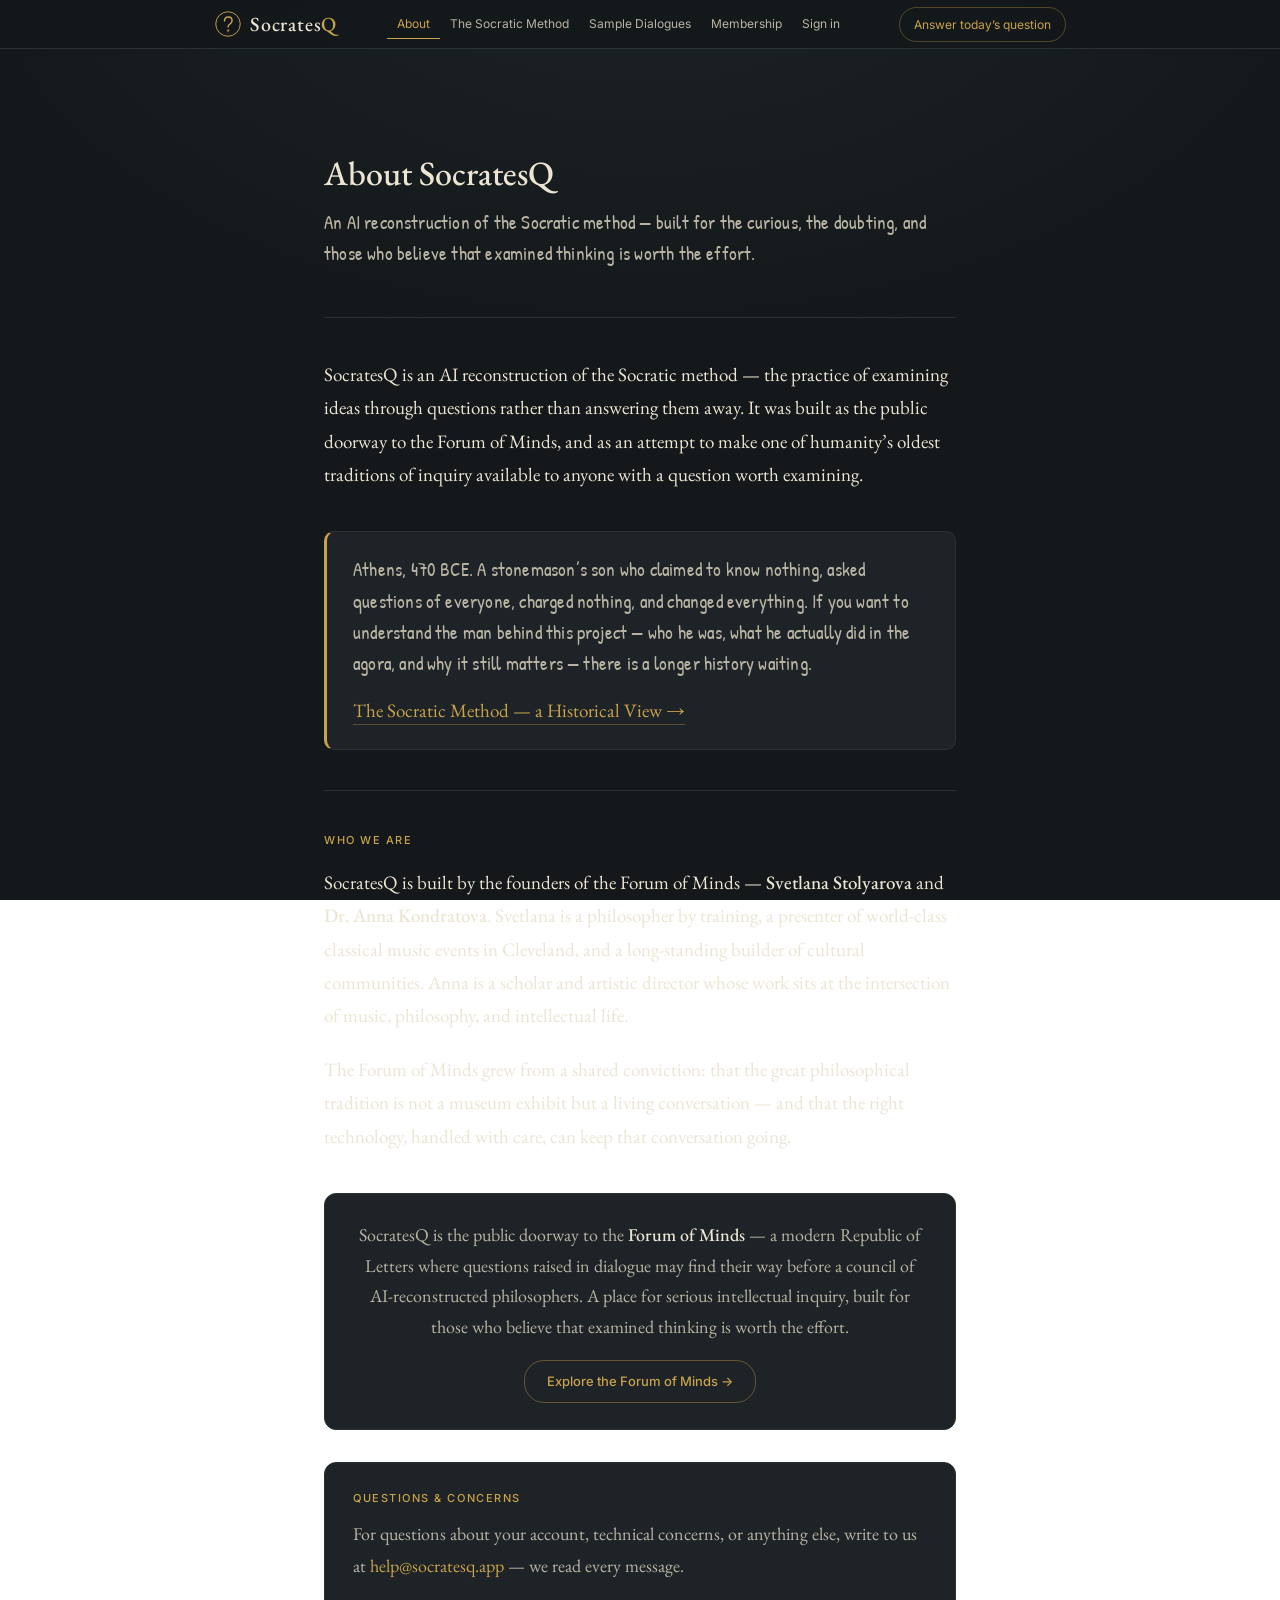
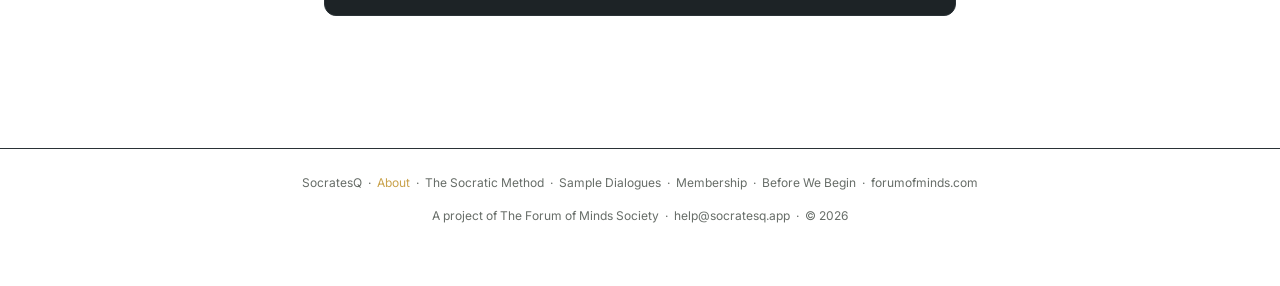
==== commit dd251a55: "Add files via upload" ====
--- a/about.html
+++ b/about.html
@@ -4,20 +4,21 @@
 <meta charset="utf-8" />
 <meta name="viewport" content="width=device-width, initial-scale=1" />
 <title>About SocratesQ</title>
+
+<!-- Shared site components -->
+<link href="https://fonts.googleapis.com/css2?family=Patrick+Hand&display=swap" rel="stylesheet">
+<link rel="stylesheet" href="/shared.css">
+<script src="/nav.js" defer></script>
+
 <style>
   @import url('https://fonts.googleapis.com/css2?family=EB+Garamond:ital,wght@0,400;0,500;1,400;1,500&family=Inter:wght@400;500&display=swap');
   :root { --ink:#14181a; --surface:#1d2326; --surface-edge:#2a3236; --parchment:#ece5d4; --parchment-dim:#b9b3a3; --gold:#c9a24b; --gold-soft:#d9bd7e; --dim:#676d68; }
   * { box-sizing:border-box; margin:0; padding:0; }
   html,body { background:radial-gradient(1200px 700px at 50% -8%,#1c2326 0%,var(--ink) 60%) fixed; color:var(--parchment); font-family:'EB Garamond',Georgia,serif; font-size:19px; line-height:1.75; -webkit-font-smoothing:antialiased; min-height:100vh; }
   .wrap { max-width:680px; margin:0 auto; padding:52px 24px 80px; }
-  nav { display:flex; align-items:center; justify-content:space-between; padding:20px 0 18px; border-bottom:1px solid var(--surface-edge); }
-  .mark { font-size:22px; font-weight:500; letter-spacing:.04em; color:var(--parchment); text-decoration:none; }
-  .mark span { color:var(--gold); }
-  nav a.enter { font-family:'Inter',sans-serif; font-size:13px; color:var(--gold); text-decoration:none; border:1px solid rgba(201,162,75,.35); padding:6px 14px; border-radius:20px; transition:border-color .2s,background .2s; }
-  nav a.enter:hover { border-color:var(--gold); background:rgba(201,162,75,.08); }
   .hero { padding:52px 0 8px; }
   .hero h1 { font-size:34px; font-weight:500; color:var(--parchment); margin-bottom:12px; line-height:1.25; }
-  .hero .lead { font-style:italic; font-size:19px; color:var(--parchment-dim); line-height:1.65; }
+  .hero .lead { font-size:19px; color:var(--parchment-dim); line-height:1.65; }
   .rule { border:none; border-top:1px solid var(--surface-edge); margin:40px 0; }
   section { margin-bottom:40px; }
   h2 { font-family:'Inter',sans-serif; font-size:11px; font-weight:500; letter-spacing:.14em; text-transform:uppercase; color:var(--gold); margin-bottom:16px; }
@@ -25,7 +26,7 @@
   p:last-child { margin-bottom:0; }
   strong { font-weight:500; color:var(--parchment); }
   .method-card { background:var(--surface); border:1px solid var(--surface-edge); border-left:3px solid var(--gold); border-radius:10px; padding:22px 26px; margin:28px 0; }
-  .method-card p { font-style:italic; font-size:19px; color:var(--parchment-dim); margin-bottom:14px; line-height:1.65; }
+  .method-card p { font-size:19px; color:var(--parchment-dim); margin-bottom:14px; line-height:1.65; }
   .method-card a { font-family:'EB Garamond',serif; font-size:19px; color:var(--gold); text-decoration:none; border-bottom:1px solid rgba(201,162,75,0.35); padding-bottom:1px; }
   .method-card a:hover { border-bottom-color:var(--gold); }
   .forum-band { background:var(--surface); border:1px solid var(--surface-edge); border-radius:12px; padding:26px 28px; margin:32px 0; text-align:center; }
@@ -37,40 +38,14 @@
   .contact-card p { font-size:18px; color:var(--parchment-dim); margin-bottom:8px; }
   a { color:var(--gold); text-decoration:none; }
   a:hover { text-decoration:underline; }
-  .disc { margin-top:52px; padding-top:24px; border-top:1px solid var(--surface-edge); font-family:'Inter',sans-serif; font-size:12px; color:var(--dim); line-height:1.7; text-align:center; }
-  .disc a { color:var(--dim); }
-  .disc a:hover { color:var(--gold); }
-
-  /* ---- Site-wide top nav ---- */
-  .site-topnav { position:fixed; top:0; left:0; right:0; z-index:200; background:rgba(20,24,26,.97); backdrop-filter:blur(8px); border-bottom:1px solid #2a3236; }
-  .site-topnav-inner { max-width:900px; margin:0 auto; padding:0 24px; display:flex; align-items:center; justify-content:space-between; height:48px; gap:12px; }
-  .site-topnav-mark { font-family:'EB Garamond',serif; font-size:20px; font-weight:500; letter-spacing:.04em; color:#ece5d4; text-decoration:none; white-space:nowrap; flex-shrink:0; }
-  .site-topnav-mark span { color:#c9a24b; }
-  .site-topnav-links { display:flex; overflow-x:auto; scrollbar-width:none; flex:1; }
-  .site-topnav-links::-webkit-scrollbar { display:none; }
-  .site-topnav-links a { font-family:'Inter',sans-serif; font-size:12px; color:#b9b3a3; text-decoration:none; padding:0 10px; white-space:nowrap; transition:color .2s; }
-  .site-topnav-links a:hover { color:#c9a24b; }
-  .site-topnav-links a.active { color:#c9a24b; }
-  .site-topnav-cta { font-family:'Inter',sans-serif; font-size:12px; color:#c9a24b; text-decoration:none; border:1px solid rgba(201,162,75,.35); padding:6px 14px; border-radius:20px; white-space:nowrap; flex-shrink:0; transition:border-color .2s,background .2s; }
-  .site-topnav-cta:hover { border-color:#c9a24b; background:rgba(201,162,75,.08); }
-  @media (max-width:600px) { .site-topnav-links a { padding:0 8px; font-size:11px; } .site-topnav-cta { display:none; } }
   @media (max-width:520px) { html,body { font-size:17px; } .hero h1 { font-size:26px; } }
 </style>
 </head>
 <body>
+
+<div id="sq-header"></div>
+
 <div class="wrap">
-  <nav class="site-topnav">
-  <div class="site-topnav-inner">
-    <a class="site-topnav-mark" href="/">Socrates<span>Q</span></a>
-    <div class="site-topnav-links">
-      <a href="about.html" class="active">About SocratesQ</a>
-        <a href="socrates.html">The Socratic Method</a>
-        <a href="disclaimer.html">Before We Begin</a>
-        <a href="https://www.forumofminds.com" target="_blank" rel="noopener">Forum of Minds</a>
-    </div>
-    <a href="/" class="site-topnav-cta">Enter a dialogue &rarr;</a>
-  </div>
-</nav>
 
   <div class="hero">
     <h1>About SocratesQ</h1>
@@ -106,14 +81,9 @@
     <p>For questions about your account, technical concerns, or anything else, write to us at <a href="mailto:help@socratesq.app">help@socratesq.app</a> &mdash; we read every message.</p>
   </div>
 
-  <div class="disc">
-    <a href="/">SocratesQ</a> &nbsp;&middot;&nbsp;
-    <a href="about.html" style="color:var(--gold);">About</a> &nbsp;&middot;&nbsp;
-    <a href="socrates.html">The Socratic Method</a> &nbsp;&middot;&nbsp;
-    <a href="disclaimer.html">Before We Begin</a> &nbsp;&middot;&nbsp;
-    <a href="https://www.forumofminds.com" target="_blank" rel="noopener" style="color:var(--gold);">forumofminds.com</a><br/><br/>
-    A project of The Forum of Minds Society &nbsp;&middot;&nbsp; &copy; 2026
-  </div>
 </div>
+
+<div id="sq-footer"></div>
+
 </body>
-</html>+</html>
--- a/shared.css
+++ b/shared.css
@@ -0,0 +1,261 @@
+/* ============================================================
+   SocratesQ — shared.css  (v2 — matched to the site's real tokens)
+   Loaded by every page together with nav.js.
+   ============================================================ */
+
+:root {
+  --sq-ink:            #14181a;
+  --sq-surface:        #1d2326;
+  --sq-surface-edge:   #2a3236;
+  --sq-parchment:      #ece5d4;
+  --sq-parchment-dim:  #b9b3a3;
+  --sq-gold:           #c9a24b;
+  --sq-gold-soft:      #d9bd7e;
+  --sq-dim:            #676d68;
+
+  --sq-font-serif: 'EB Garamond', Georgia, serif;
+  --sq-font-ui:    'Inter', sans-serif;
+  --sq-font-hand:  'Patrick Hand', cursive;
+
+  --sq-nav-h: 48px;
+}
+
+/* ============================================================
+   SITE-WIDE — Socrates speaks in his own hand.
+   Replaces ALL italics with Patrick Hand. font-style:normal is
+   essential: Patrick Hand has no italic variant, and without it
+   browsers synthesize a blurry fake slant (the cause of the
+   poor-looking mobile italics).
+   Covers the site's italic classes (.lead, .method-card) as well
+   as em/i/blockquote. Add .sq-hand to anything else in Socrates'
+   voice (rotating greeting, daily question, his dialogue lines).
+   ============================================================ */
+em, i, blockquote, .sq-hand,
+.lead, .method-card p {
+  font-family: var(--sq-font-hand);
+  font-style: normal;
+  font-size: 1.05em;
+  letter-spacing: 0.01em;
+}
+/* Opt-out for anything that must stay a true serif italic: */
+.sq-serif-italic { font-family: var(--sq-font-serif); font-style: italic; font-size: 1em; }
+
+body.sq-no-scroll { overflow: hidden; }
+
+/* ============================================================
+   HEADER — same visual language as the current site-topnav:
+   fixed 48px bar, blurred ink background, hairline bottom edge,
+   Inter links, gold pill CTA. Plus: animated logo mark, active
+   underline, and a proper mobile overlay menu.
+   nav.js injects a spacer so page content is not overlapped.
+   ============================================================ */
+
+.sq-nav {
+  position: fixed;
+  top: 0; left: 0; right: 0;
+  z-index: 200;
+  background: rgba(20, 24, 26, 0.97);
+  backdrop-filter: blur(8px);
+  border-bottom: 1px solid var(--sq-surface-edge);
+}
+.sq-nav-inner {
+  max-width: 900px;
+  margin: 0 auto;
+  padding: 0 24px;
+  height: var(--sq-nav-h);
+  display: flex;
+  align-items: center;
+  justify-content: space-between;
+  gap: 12px;
+}
+.sq-nav-spacer { height: var(--sq-nav-h); }
+
+/* Logo — mark draws itself once on load, then rests */
+.sq-logo {
+  display: flex;
+  align-items: center;
+  gap: 8px;
+  text-decoration: none;
+  flex-shrink: 0;
+}
+.sq-logo-word {
+  font-family: var(--sq-font-serif);
+  font-size: 20px;
+  font-weight: 500;
+  letter-spacing: 0.04em;
+  color: var(--sq-parchment);
+  white-space: nowrap;
+}
+.sq-logo-word-q { color: var(--sq-gold); }
+.sq-logo-mark { color: var(--sq-gold); display: block; }
+
+.sq-logo-ring {
+  stroke-dasharray: 132;
+  stroke-dashoffset: 132;
+  animation: sq-draw 1.4s ease-out forwards;
+}
+.sq-logo-q {
+  stroke-dasharray: 60;
+  stroke-dashoffset: 60;
+  animation: sq-draw 1.1s ease-out 0.5s forwards;
+}
+.sq-logo-dot { opacity: 0; animation: sq-appear 0.4s ease-out 1.5s forwards; }
+@keyframes sq-draw   { to { stroke-dashoffset: 0; } }
+@keyframes sq-appear { to { opacity: 1; } }
+@media (prefers-reduced-motion: reduce) {
+  .sq-logo-ring, .sq-logo-q { animation: none; stroke-dashoffset: 0; }
+  .sq-logo-dot { animation: none; opacity: 1; }
+}
+
+/* Desktop links */
+.sq-nav-links { display: flex; align-items: center; flex: 1; justify-content: center; }
+.sq-nav-link {
+  font-family: var(--sq-font-ui);
+  font-size: 12px;
+  color: var(--sq-parchment-dim);
+  text-decoration: none;
+  padding: 4px 10px;
+  white-space: nowrap;
+  border-bottom: 1px solid transparent;
+  transition: color 0.2s, border-color 0.2s;
+}
+.sq-nav-link:hover { color: var(--sq-gold); }
+.sq-nav-link.is-active { color: var(--sq-gold); border-bottom-color: var(--sq-gold); }
+
+/* Gold pill CTA — same as the current .site-topnav-cta */
+.sq-cta {
+  font-family: var(--sq-font-ui);
+  font-size: 12px;
+  color: var(--sq-gold);
+  text-decoration: none;
+  border: 1px solid rgba(201, 162, 75, 0.35);
+  padding: 6px 14px;
+  border-radius: 20px;
+  white-space: nowrap;
+  flex-shrink: 0;
+  transition: border-color 0.2s, background 0.2s;
+}
+.sq-cta:hover { border-color: var(--sq-gold); background: rgba(201, 162, 75, 0.08); }
+.sq-cta:focus-visible,
+.sq-nav-link:focus-visible,
+.sq-burger:focus-visible { outline: 2px solid var(--sq-gold); outline-offset: 3px; }
+
+/* Hamburger — hidden on desktop */
+.sq-burger {
+  display: none;
+  flex-direction: column;
+  justify-content: center;
+  gap: 5px;
+  width: 44px; height: 44px;
+  background: none; border: none; cursor: pointer;
+  padding: 11px;
+  flex-shrink: 0;
+}
+.sq-burger span { display: block; height: 1.5px; width: 100%; background: var(--sq-parchment); }
+
+/* ---------------- MOBILE ---------------- */
+
+@media (max-width: 640px) {
+  .sq-nav-links { display: none; }
+  .sq-burger { display: flex; }
+  .sq-cta { font-size: 11px; padding: 5px 12px; }
+}
+
+/* Full-screen overlay — a deliberate pause, not a drawer */
+.sq-overlay {
+  position: fixed; inset: 0; z-index: 300;
+  background: rgba(20, 24, 26, 0.97);
+  backdrop-filter: blur(10px);
+  display: flex; align-items: center; justify-content: center;
+  opacity: 0;
+  transition: opacity 0.25s ease;
+}
+.sq-overlay.is-open { opacity: 1; }
+@media (prefers-reduced-motion: reduce) { .sq-overlay { transition: none; } }
+
+.sq-overlay-close {
+  position: absolute; top: 8px; right: 16px;
+  font-size: 38px; line-height: 1;
+  color: var(--sq-parchment-dim);
+  background: none; border: none; cursor: pointer;
+  width: 48px; height: 48px;
+}
+.sq-overlay-links {
+  display: flex; flex-direction: column; align-items: center;
+  gap: 6px; text-align: center;
+}
+.sq-overlay-link {
+  font-family: var(--sq-font-serif);
+  font-size: 26px;
+  font-weight: 500;
+  color: var(--sq-parchment);
+  text-decoration: none;
+  padding: 9px 16px;          /* comfortable thumb targets */
+}
+.sq-overlay-link.is-active { color: var(--sq-gold); }
+.sq-overlay-auth { color: var(--sq-parchment-dim); font-size: 21px; }
+.sq-overlay-cta { margin-top: 22px; font-size: 14px; padding: 9px 22px; }
+
+/* ---------------- FOOTER — same voice as the current .disc ---------------- */
+
+.sq-footer {
+  margin-top: 52px;
+  padding: 24px 24px 60px;
+  border-top: 1px solid var(--sq-surface-edge);
+  font-family: var(--sq-font-ui);
+  font-size: 12px;
+  color: var(--sq-dim);
+  line-height: 1.7;
+  text-align: center;
+}
+.sq-footer a { color: var(--sq-dim); text-decoration: none; }
+.sq-footer a:hover { color: var(--sq-gold); }
+.sq-footer a.is-active { color: var(--sq-gold); }
+.sq-footer-note { margin-top: 12px; }
+
+/* ---------------- PAGE HELPERS (used by membership & dialogues) ---------------- */
+
+.sq-page {
+  max-width: 680px;
+  margin: 0 auto;
+  padding: 52px 24px 0;
+  font-family: var(--sq-font-serif);
+  color: var(--sq-parchment);
+  font-size: 19px;
+  line-height: 1.75;
+}
+.sq-page h1 { font-size: 34px; font-weight: 500; line-height: 1.25; margin-bottom: 12px; }
+.sq-page h2 {
+  font-family: var(--sq-font-ui);
+  font-size: 11px; font-weight: 500;
+  letter-spacing: 0.14em; text-transform: uppercase;
+  color: var(--sq-gold);
+  margin: 40px 0 16px;
+}
+.sq-page p { margin-bottom: 1.1em; }
+.sq-page a { color: var(--sq-gold); text-decoration: none; }
+.sq-page a:hover { text-decoration: underline; }
+.sq-page strong { font-weight: 500; }
+
+.sq-tier {
+  background: var(--sq-surface);
+  border: 1px solid var(--sq-surface-edge);
+  border-left: 3px solid var(--sq-gold);
+  border-radius: 10px;
+  padding: 22px 26px;
+  margin: 28px 0;
+}
+.sq-tier h2 { margin: 0 0 10px; }
+.sq-tier .sq-price {
+  font-family: var(--sq-font-serif);
+  font-size: 17px;
+  letter-spacing: 0; text-transform: none;
+  color: var(--sq-parchment-dim);
+  margin-left: 8px;
+}
+.sq-tier p:last-child { margin-bottom: 0; }
+
+@media (max-width: 520px) {
+  .sq-page { font-size: 17px; }
+  .sq-page h1 { font-size: 26px; }
+}
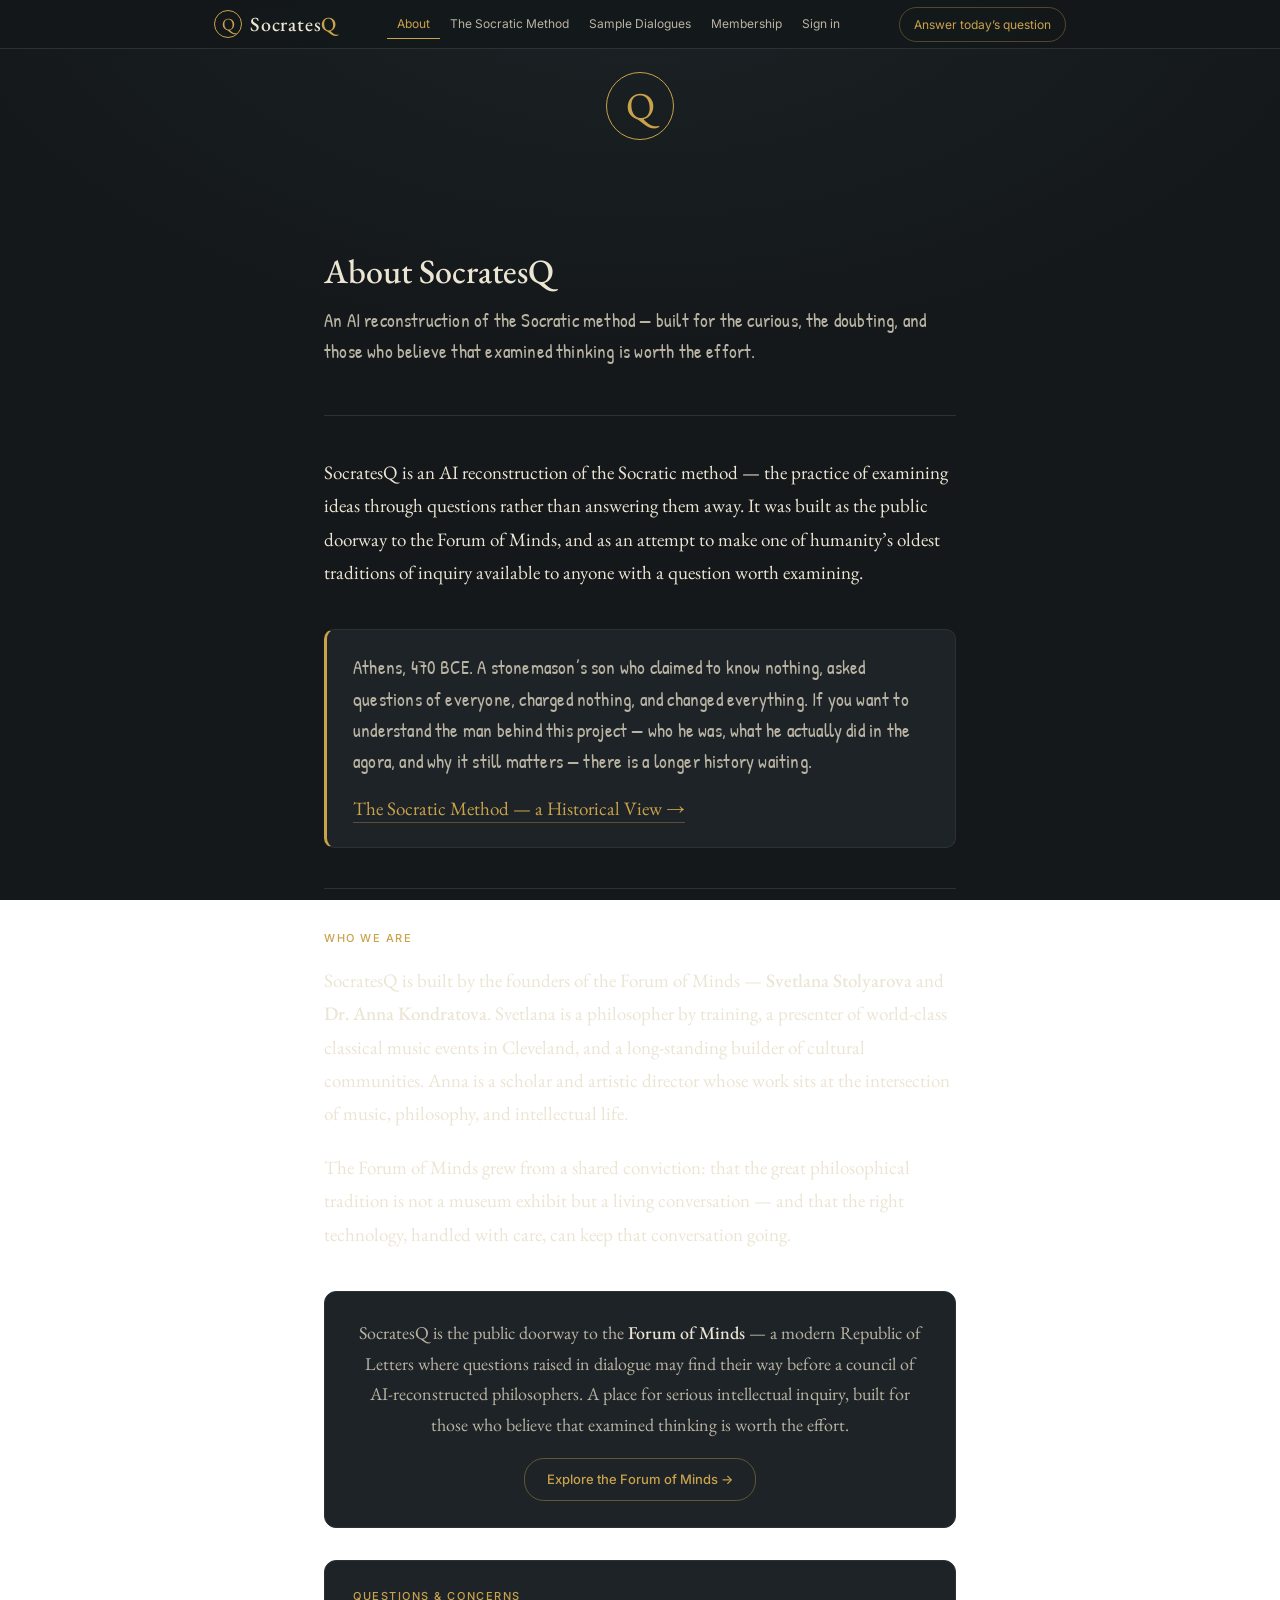
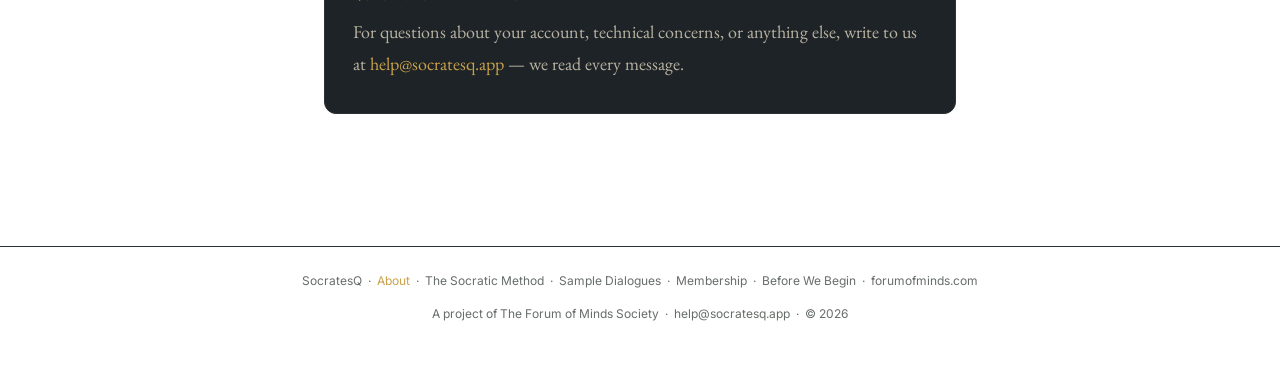
==== commit fe0719d6: "Add files via upload" ====
--- a/about.html
+++ b/about.html
@@ -45,6 +45,13 @@
 
 <div id="sq-header"></div>
 
+<div class="sq-page-logo-wrap">
+  <img class="sq-page-logo" src="https://socratesq.app/SocratesQ%20logo.png" alt="SocratesQ"
+       onerror="this.style.display='none'; this.nextElementSibling.style.display='flex';" />
+  <div class="sq-page-logo-fallback"><span>Q</span></div>
+</div>
+
+
 <div class="wrap">
 
   <div class="hero">
--- a/shared.css
+++ b/shared.css
@@ -77,6 +77,7 @@
   gap: 8px;
   text-decoration: none;
   flex-shrink: 0;
+  perspective: 400px;
 }
 .sq-logo-word {
   font-family: var(--sq-font-serif);
@@ -87,25 +88,37 @@
   white-space: nowrap;
 }
 .sq-logo-word-q { color: var(--sq-gold); }
-.sq-logo-mark { color: var(--sq-gold); display: block; }
-
-.sq-logo-ring {
-  stroke-dasharray: 132;
-  stroke-dashoffset: 132;
-  animation: sq-draw 1.4s ease-out forwards;
-}
-.sq-logo-q {
-  stroke-dasharray: 60;
-  stroke-dashoffset: 60;
-  animation: sq-draw 1.1s ease-out 0.5s forwards;
-}
-.sq-logo-dot { opacity: 0; animation: sq-appear 0.4s ease-out 1.5s forwards; }
-@keyframes sq-draw   { to { stroke-dashoffset: 0; } }
-@keyframes sq-appear { to { opacity: 1; } }
+
+/* The site's rotating logo — same animation as the Socratic Method
+   page hero (logo-spin-y), sized for the 48px bar */
+.sq-logo-img {
+  width: 30px; height: auto; display: block;
+  animation: sq-logo-spin-y 14s linear infinite;
+  transform-style: preserve-3d;
+  backface-visibility: visible;
+}
+.sq-logo-fallback {
+  width: 28px; height: 28px; border-radius: 50%;
+  border: 1px solid var(--sq-gold);
+  align-items: center; justify-content: center;
+  animation: sq-logo-spin-y 14s linear infinite;
+}
+.sq-logo-fallback span {
+  font-family: var(--sq-font-serif);
+  font-size: 17px; color: var(--sq-gold); line-height: 1;
+}
+@keyframes sq-logo-spin-y { from { transform: rotateY(0deg); } to { transform: rotateY(360deg); } }
 @media (prefers-reduced-motion: reduce) {
-  .sq-logo-ring, .sq-logo-q { animation: none; stroke-dashoffset: 0; }
-  .sq-logo-dot { animation: none; opacity: 1; }
-}
+  .sq-logo-img, .sq-logo-fallback { animation: none; }
+}
+
+/* Page hero logo — the large spinning mark at the top of each page */
+.sq-page-logo-wrap { perspective: 900px; text-align: center; padding-top: 24px; margin-bottom: 6px; }
+.sq-page-logo { width: 84px; height: auto; display: block; margin: 0 auto; animation: sq-logo-spin-y 14s linear infinite; transform-style: preserve-3d; backface-visibility: visible; }
+.sq-page-logo-fallback { width: 68px; height: 68px; border-radius: 50%; border: 1px solid var(--sq-gold); display: none; align-items: center; justify-content: center; margin: 0 auto; animation: sq-logo-spin-y 14s linear infinite; }
+.sq-page-logo-fallback span { font-family: var(--sq-font-serif); font-size: 38px; color: var(--sq-gold); line-height: 1; }
+@media (prefers-reduced-motion: reduce) { .sq-page-logo, .sq-page-logo-fallback { animation: none; } }
+@media (max-width: 520px) { .sq-page-logo { width: 68px; } }
 
 /* Desktop links */
 .sq-nav-links { display: flex; align-items: center; flex: 1; justify-content: center; }
@@ -170,6 +183,7 @@
   opacity: 0;
   transition: opacity 0.25s ease;
 }
+.sq-overlay[hidden] { display: none !important; }
 .sq-overlay.is-open { opacity: 1; }
 @media (prefers-reduced-motion: reduce) { .sq-overlay { transition: none; } }
 
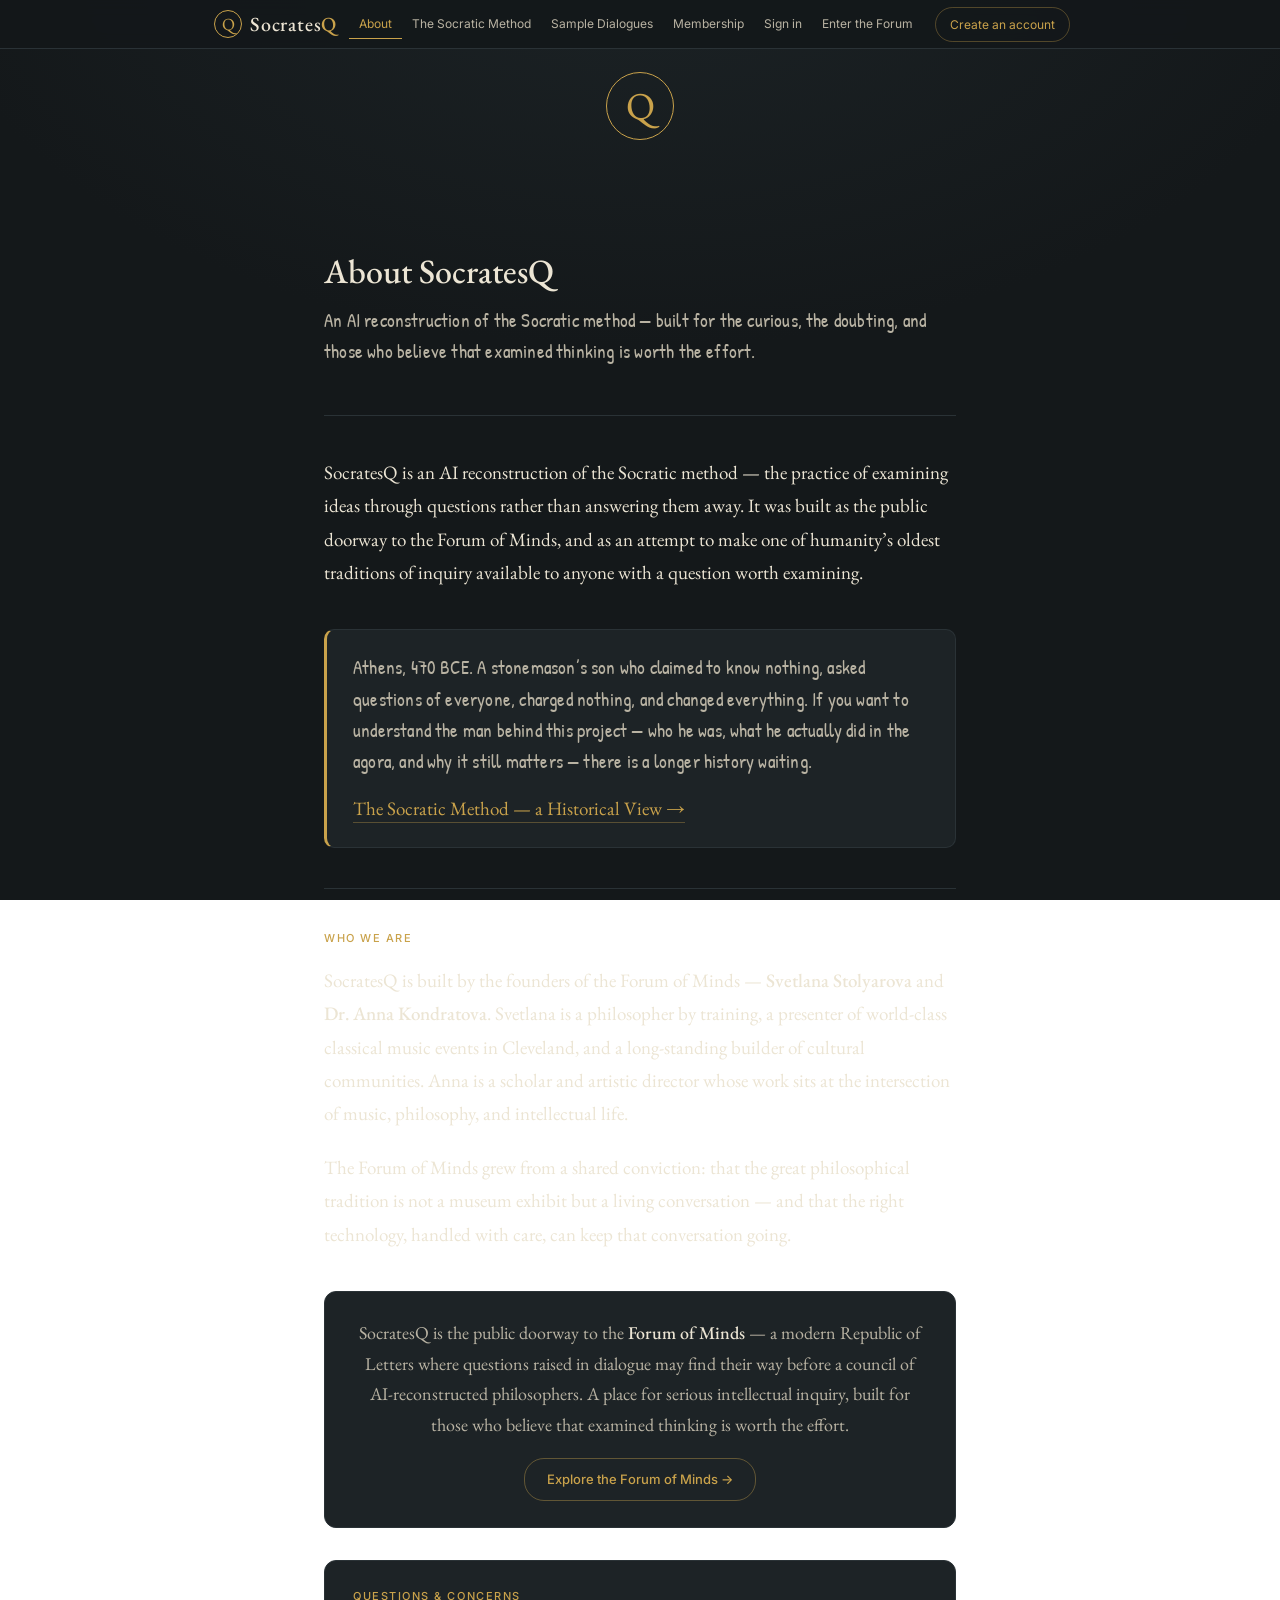
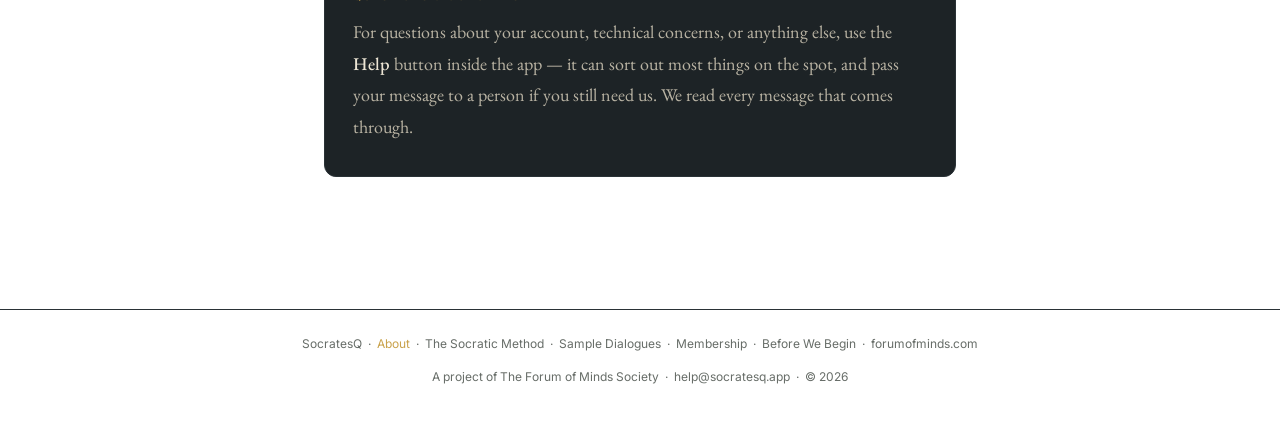
==== commit 87261b54: "Add files via upload" ====
--- a/about.html
+++ b/about.html
@@ -85,7 +85,7 @@
 
   <div class="contact-card">
     <h2>Questions &amp; Concerns</h2>
-    <p>For questions about your account, technical concerns, or anything else, write to us at <a href="mailto:help@socratesq.app">help@socratesq.app</a> &mdash; we read every message.</p>
+    <p>For questions about your account, technical concerns, or anything else, use the <strong>Help</strong> button inside the app &mdash; it can sort out most things on the spot, and pass your message to a person if you still need us. We read every message that comes through.</p>
   </div>
 
 </div>
--- a/shared.css
+++ b/shared.css
@@ -136,6 +136,15 @@
 .sq-nav-link.is-active { color: var(--sq-gold); border-bottom-color: var(--sq-gold); }
 
 /* Gold pill CTA — same as the current .site-topnav-cta */
+.sq-nav-count {
+  font-family: var(--sq-font-ui);
+  font-size: 11px;
+  color: var(--sq-gold);
+  white-space: nowrap;
+  flex-shrink: 0;
+  margin-right: 4px;
+}
+.sq-nav-count:empty { display: none; }
 .sq-cta {
   font-family: var(--sq-font-ui);
   font-size: 12px;
@@ -268,6 +277,26 @@
   margin-left: 8px;
 }
 .sq-tier p:last-child { margin-bottom: 0; }
+.sq-tier-cta {
+  display: inline-block;
+  margin-top: 16px;
+  font-family: var(--sq-font-ui);
+  font-size: 14px;
+  color: var(--sq-gold);
+  text-decoration: none;
+  border: 1px solid color-mix(in srgb, var(--sq-gold) 45%, transparent);
+  padding: 10px 22px;
+  border-radius: 24px;
+  transition: border-color .2s, background .2s, color .2s;
+}
+.sq-tier-cta:hover { border-color: var(--sq-gold); background: color-mix(in srgb, var(--sq-gold) 10%, transparent); }
+.sq-tier-cta-gold {
+  background: var(--sq-gold);
+  color: var(--sq-ink);
+  border-color: var(--sq-gold);
+  font-weight: 500;
+}
+.sq-tier-cta-gold:hover { background: var(--sq-gold-soft); color: var(--sq-ink); }
 
 @media (max-width: 520px) {
   .sq-page { font-size: 17px; }
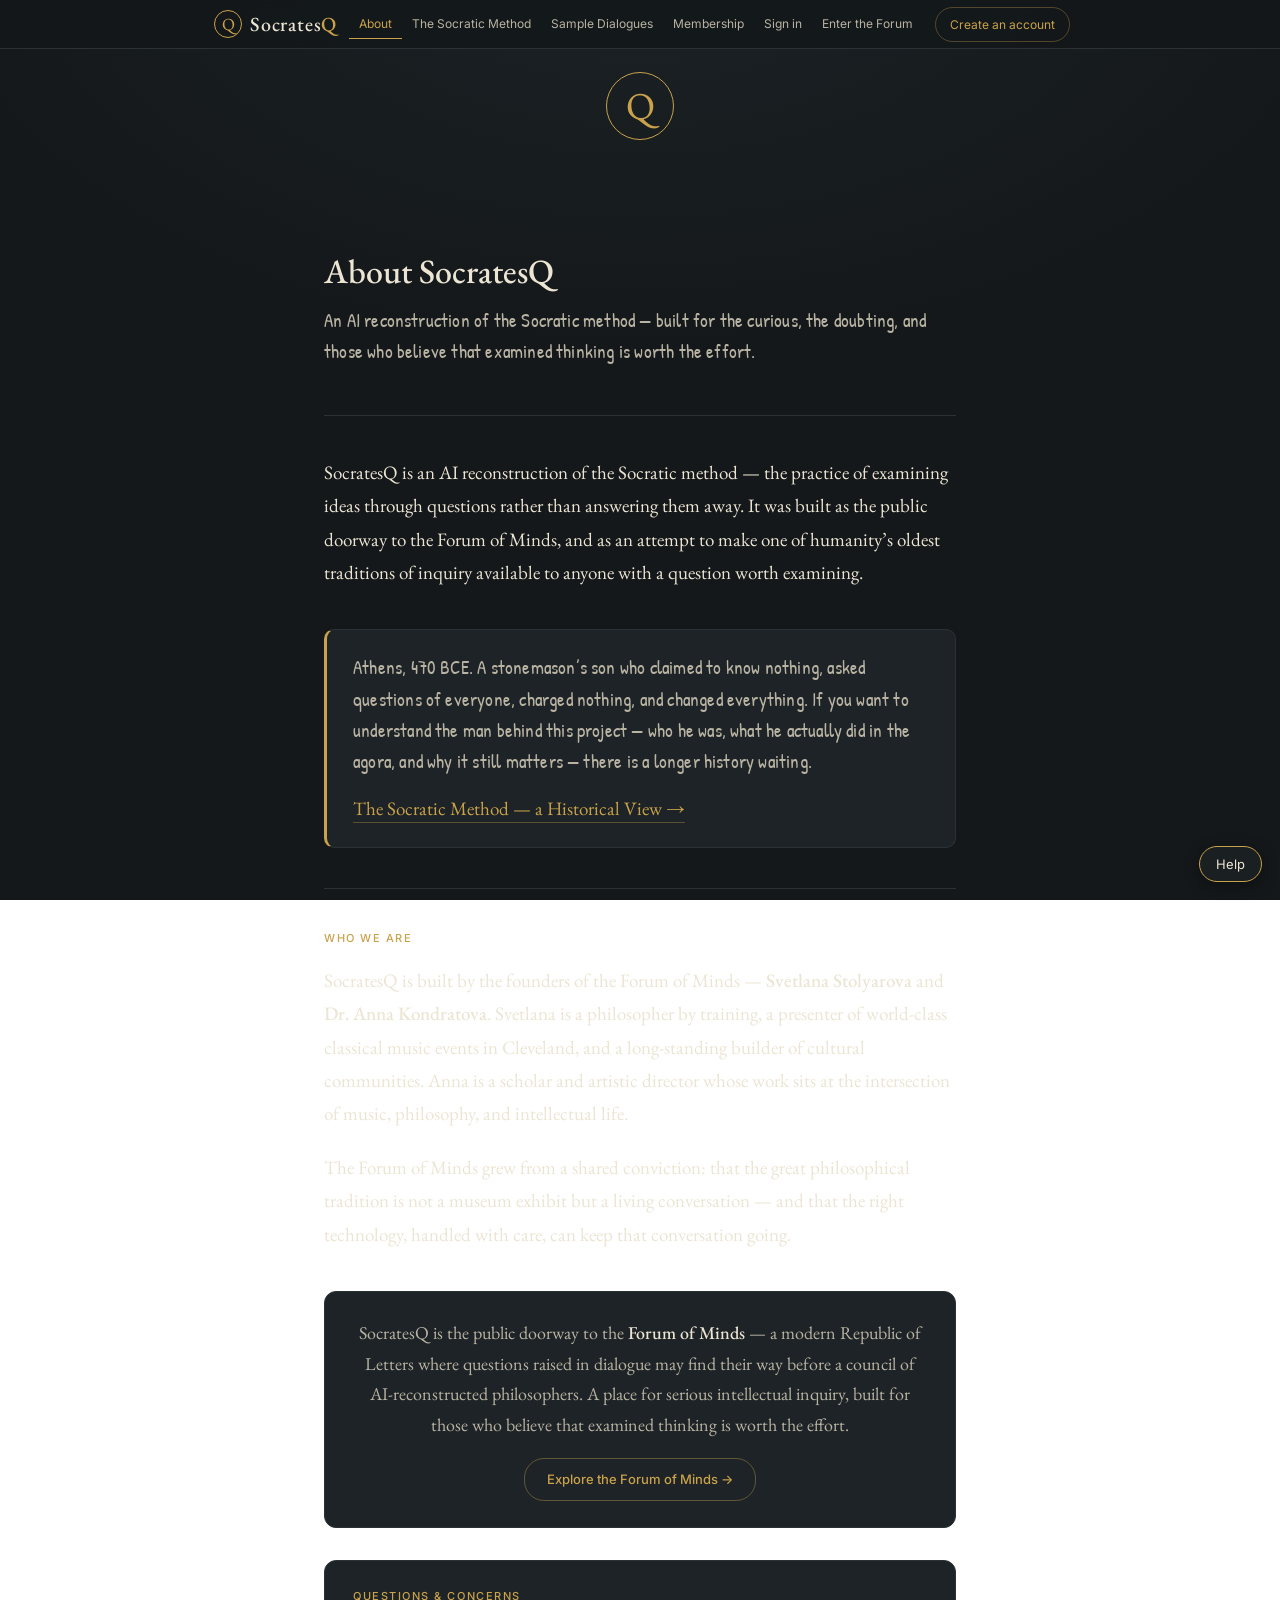
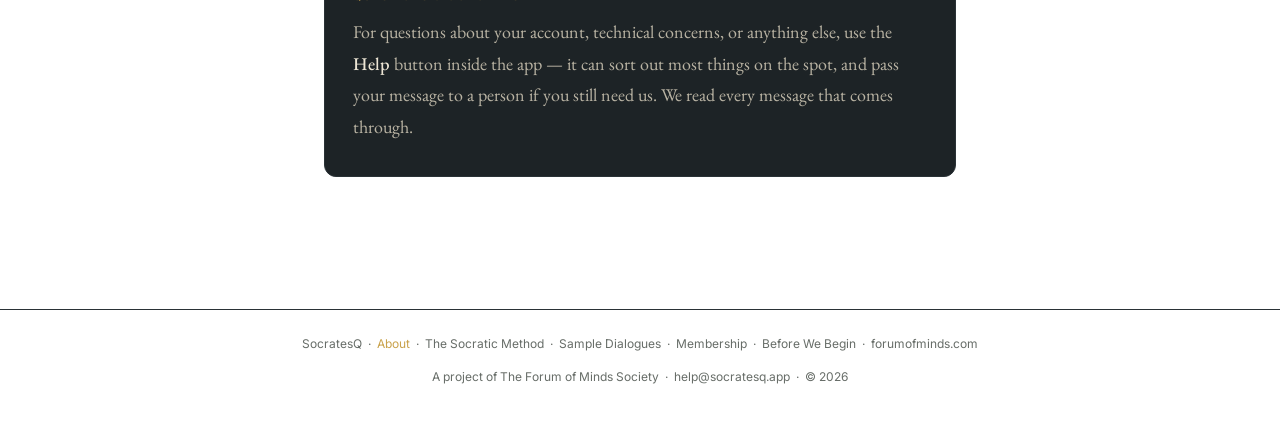
==== commit b3c84dbd: "Add files via upload" ====
--- a/about.html
+++ b/about.html
@@ -9,6 +9,7 @@
 <link href="https://fonts.googleapis.com/css2?family=Patrick+Hand&display=swap" rel="stylesheet">
 <link rel="stylesheet" href="/shared.css">
 <script src="/nav.js" defer></script>
+<script src="/support.js" defer></script>
 
 <style>
   @import url('https://fonts.googleapis.com/css2?family=EB+Garamond:ital,wght@0,400;0,500;1,400;1,500&family=Inter:wght@400;500&display=swap');
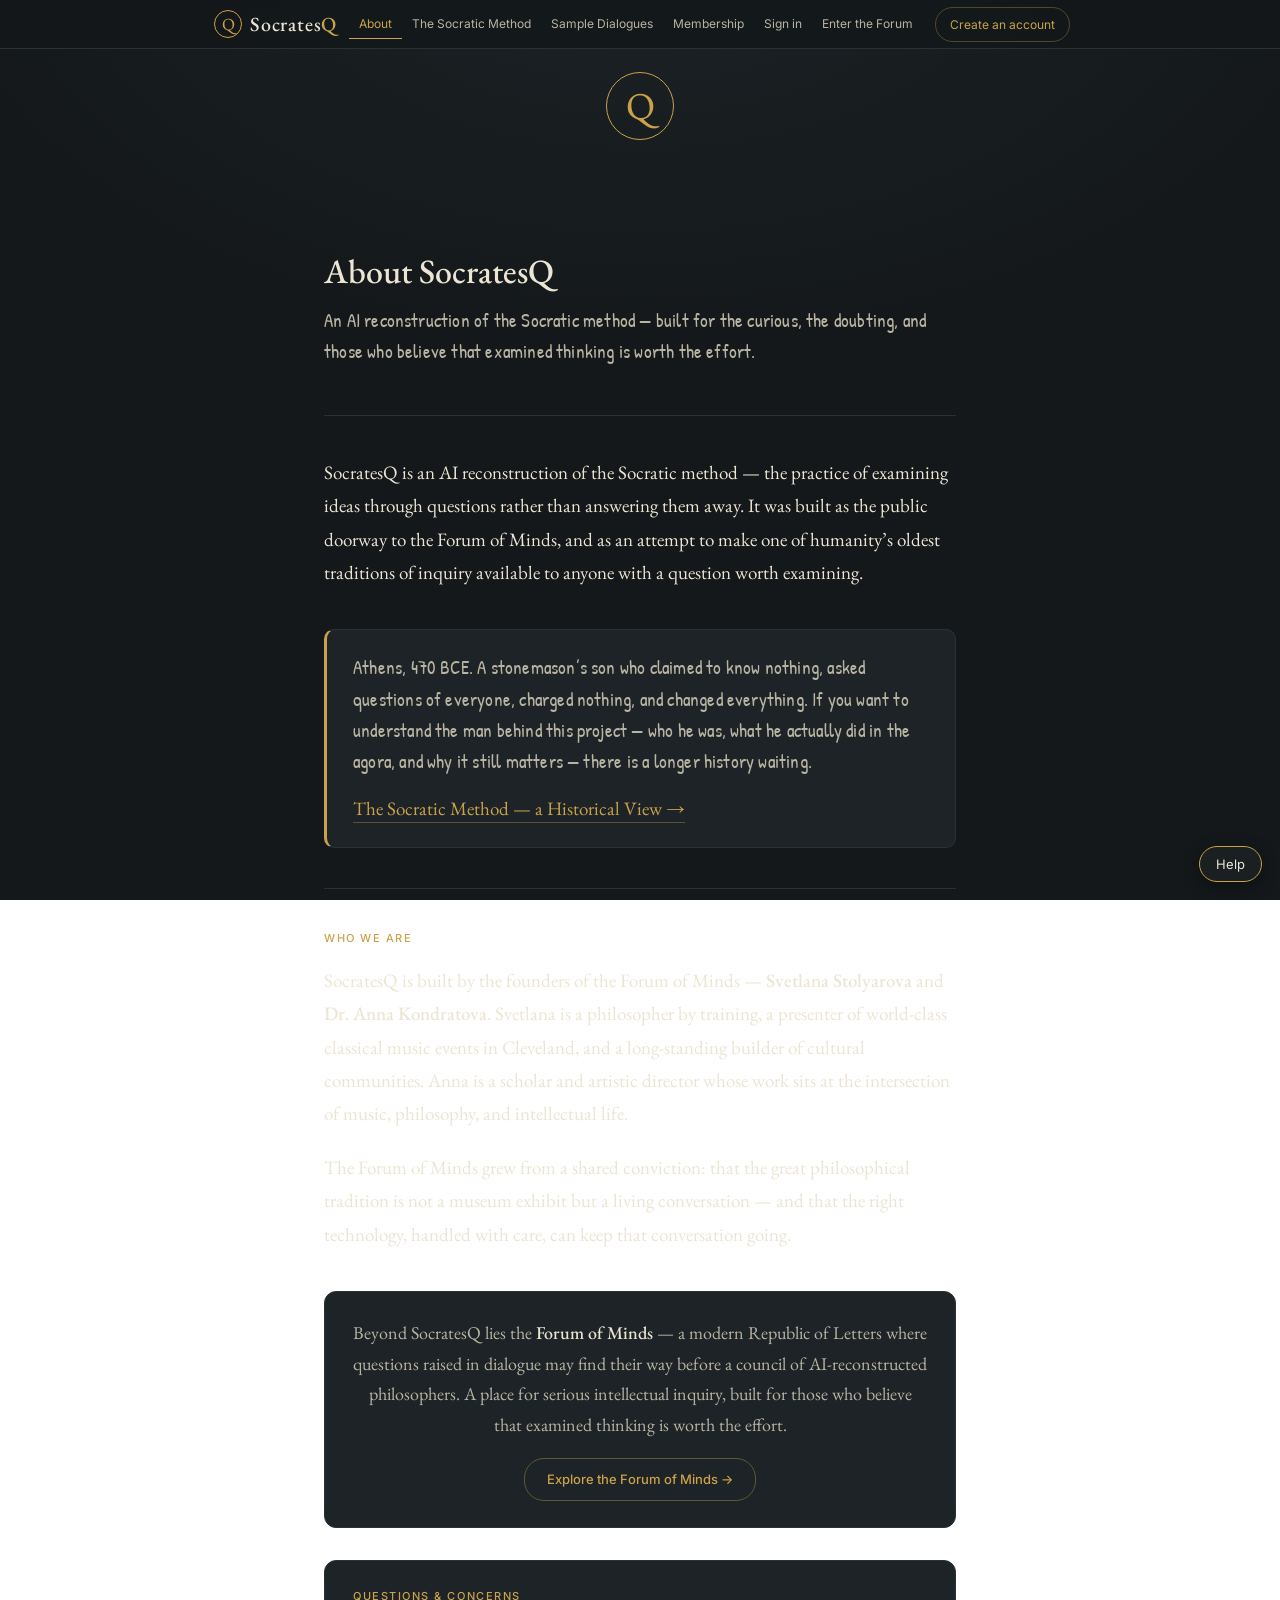
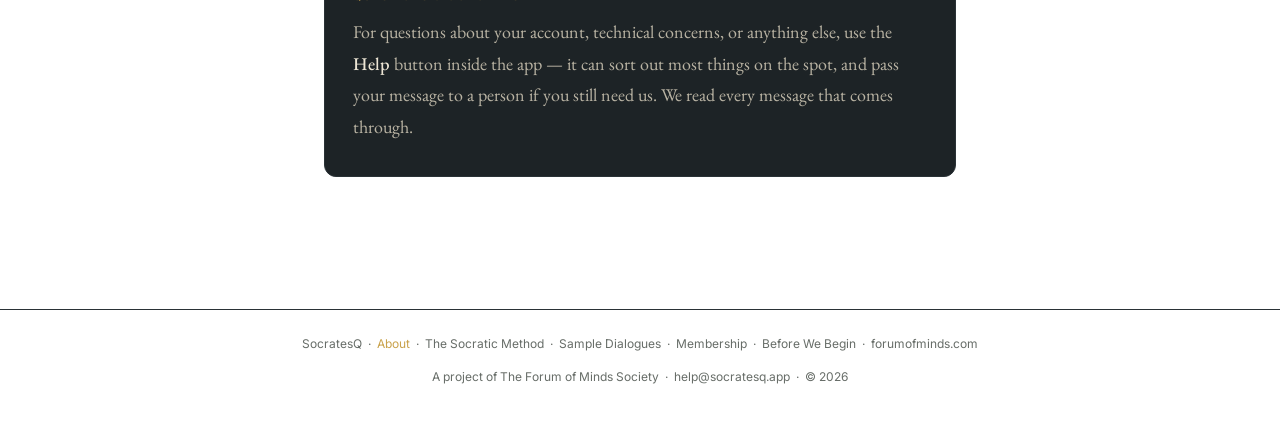
==== commit 2b687659: "Add files via upload" ====
--- a/about.html
+++ b/about.html
@@ -80,7 +80,7 @@
   </section>
 
   <div class="forum-band">
-    <p>SocratesQ is the public doorway to the <strong>Forum of Minds</strong> &mdash; a modern Republic of Letters where questions raised in dialogue may find their way before a council of AI-reconstructed philosophers. A place for serious intellectual inquiry, built for those who believe that examined thinking is worth the effort.</p>
+    <p>Beyond SocratesQ lies the <strong>Forum of Minds</strong> &mdash; a modern Republic of Letters where questions raised in dialogue may find their way before a council of AI-reconstructed philosophers. A place for serious intellectual inquiry, built for those who believe that examined thinking is worth the effort.</p>
     <a href="https://www.forumofminds.com" target="_blank" rel="noopener">Explore the Forum of Minds &rarr;</a>
   </div>
 
